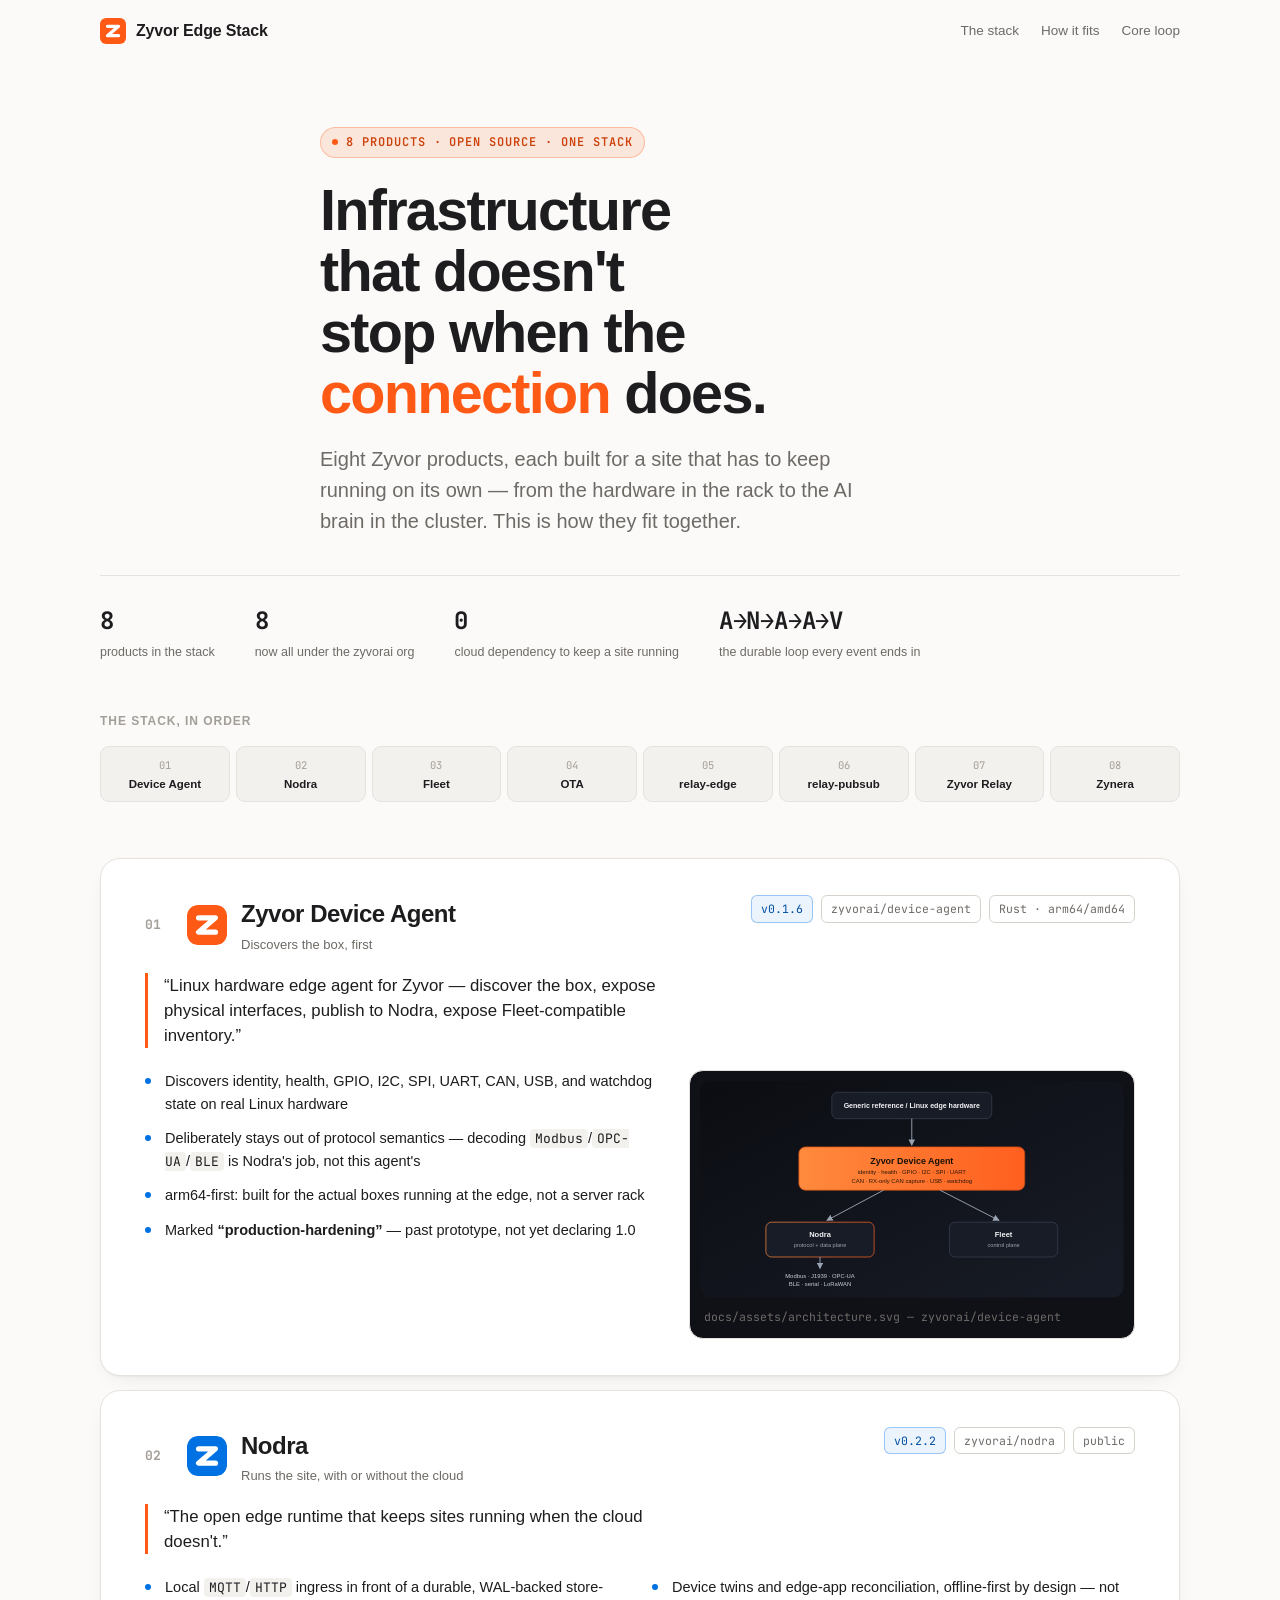
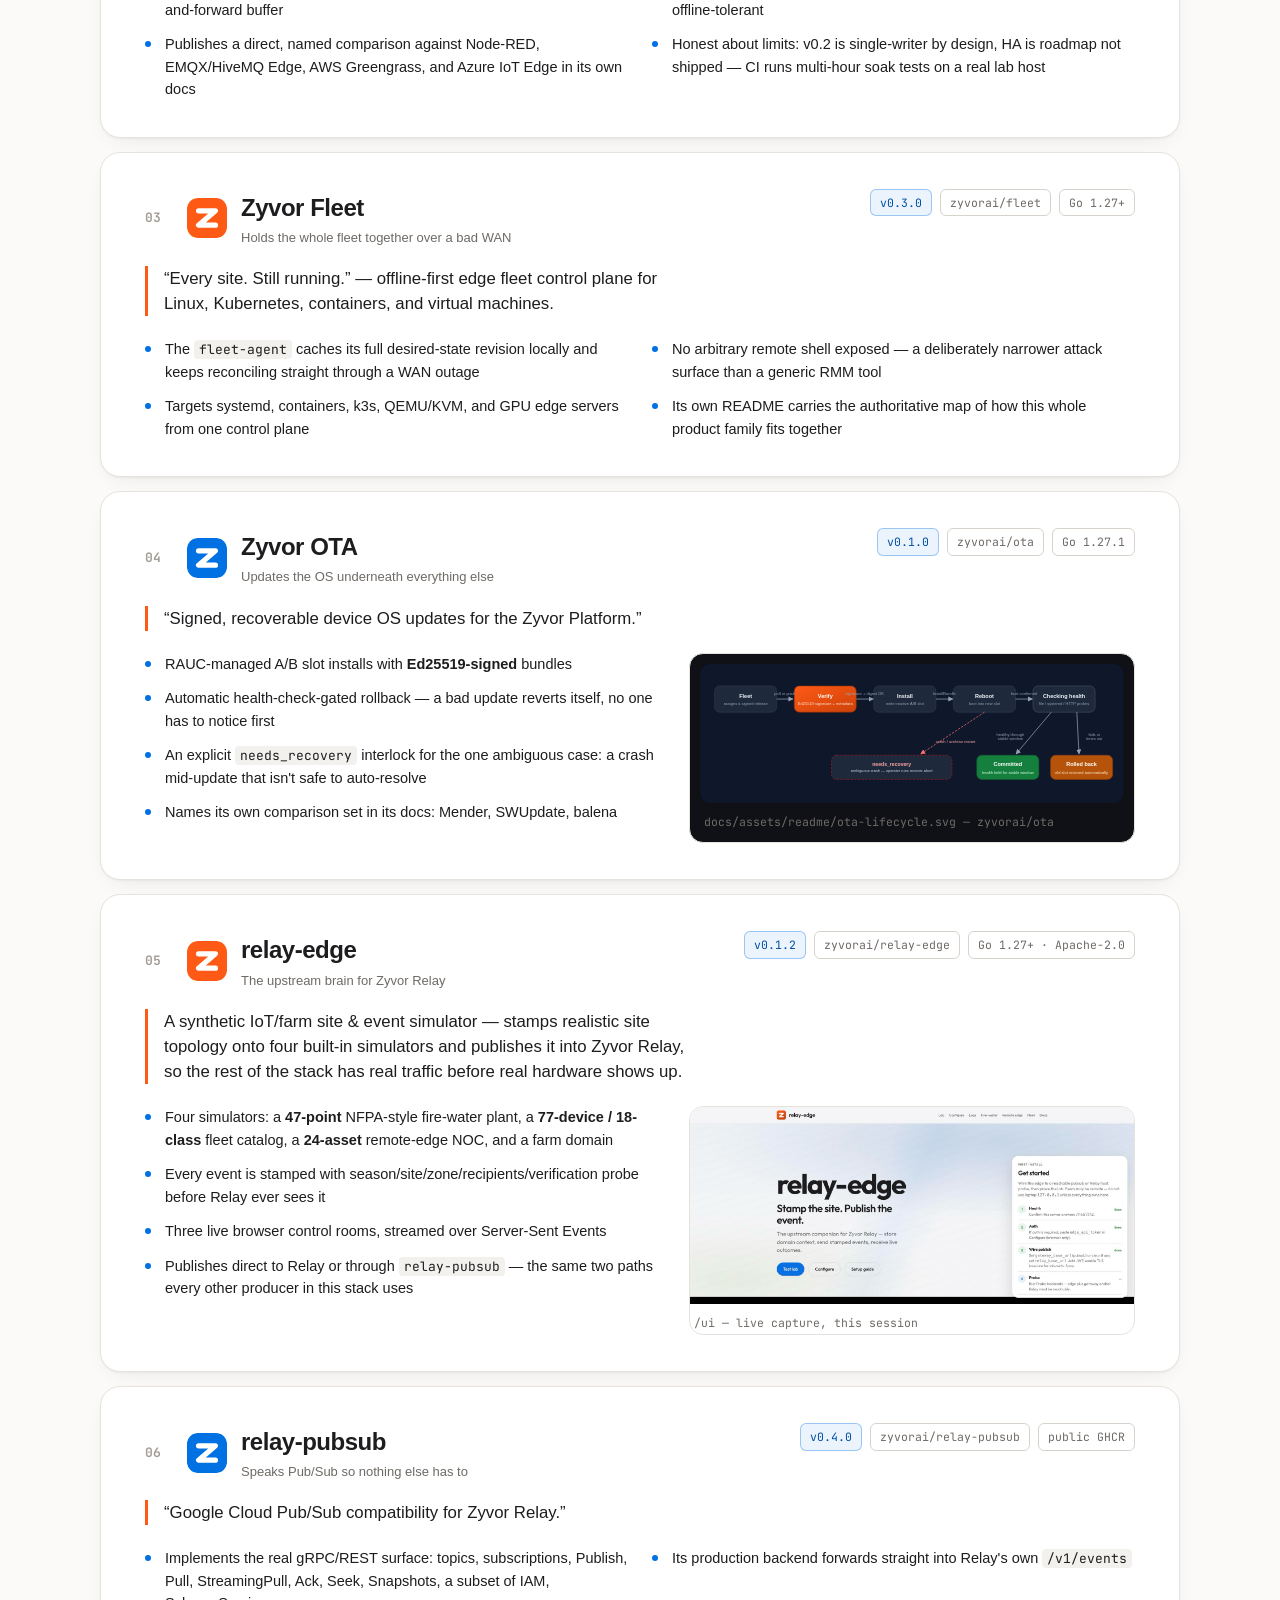
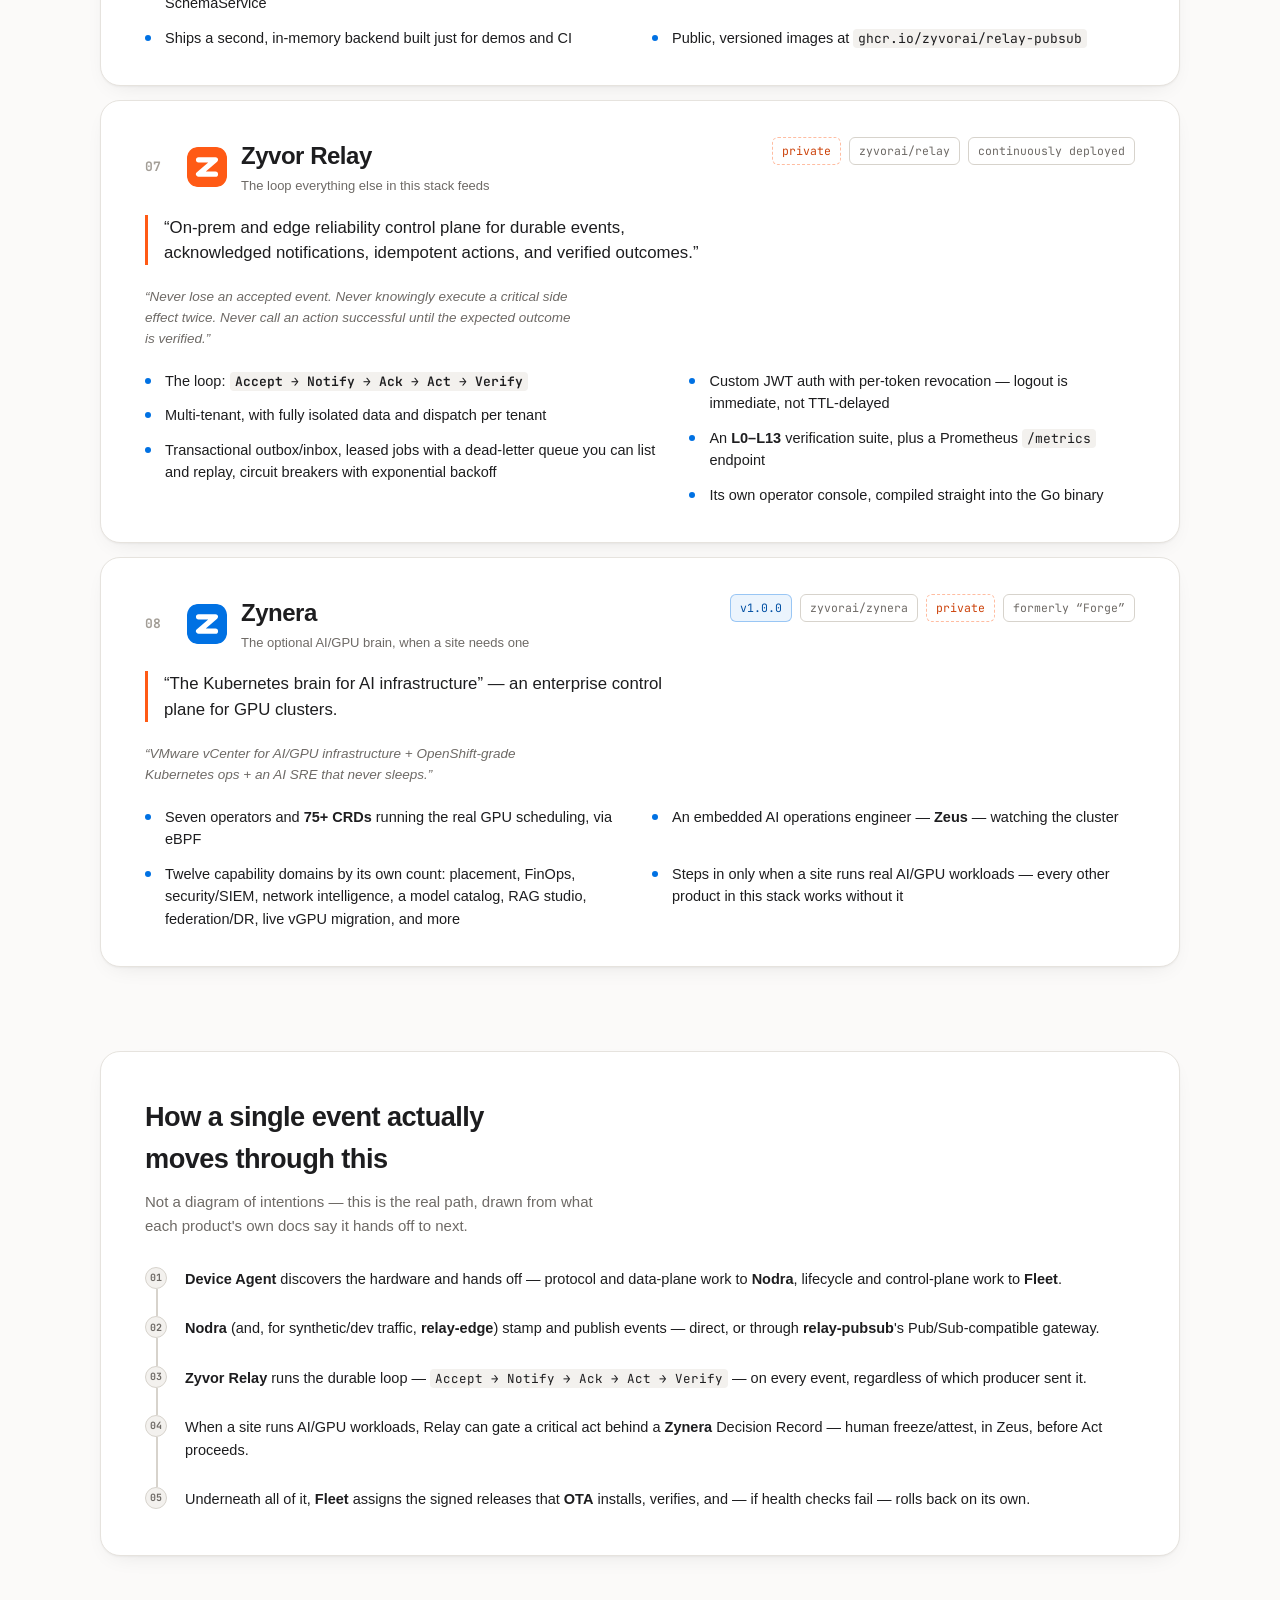
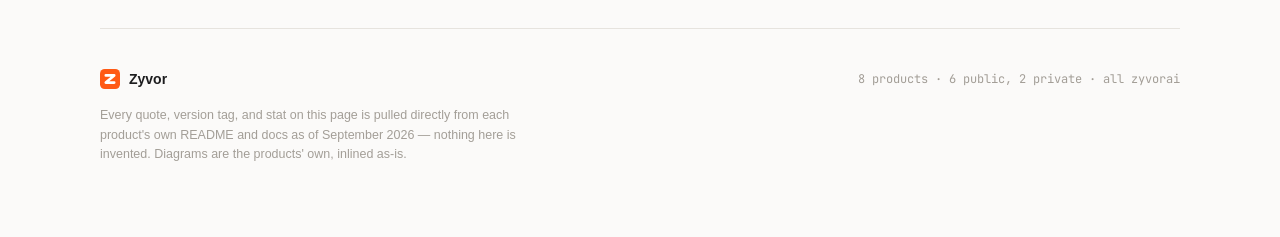
==== index.html @ b6a16e61 "Initial commit: the Zyvor Edge Stack landing page." ====
<!doctype html>
<html lang="en">
<head>
<meta charset="utf-8">
<meta name="viewport" content="width=device-width, initial-scale=1, viewport-fit=cover">
<title>The Zyvor Edge Stack</title>
<meta name="description" content="Eight open Zyvor edge products, one stack: Device Agent, Nodra, Fleet, OTA, relay-edge, relay-pubsub, Zyvor Relay, and Zynera. Real quotes, versions, and diagrams from each product's own docs.">
<meta property="og:title" content="The Zyvor Edge Stack">
<meta property="og:description" content="Infrastructure that doesn't stop when the connection does. Eight open Zyvor edge products, one stack.">
<meta property="og:type" content="website">
<meta property="og:url" content="https://zyvorai.github.io/edge-stack/">
<meta name="twitter:card" content="summary">
<meta name="twitter:title" content="The Zyvor Edge Stack">
<meta name="twitter:description" content="Eight open Zyvor edge products, one stack — from the hardware in the rack to the AI brain in the cluster.">
<link rel="icon" href="data:image/svg+xml,%3Csvg xmlns='http://www.w3.org/2000/svg' viewBox='0 0 64 64'%3E%3Crect width='64' height='64' rx='15' fill='%23ff5a15'/%3E%3Cpath d='M18.5,20.5 45.5,20.5 18.5,43.5 45.5,43.5' fill='none' stroke='%23fff' stroke-width='8.3' stroke-linecap='round' stroke-linejoin='round'/%3E%3C/svg%3E">
<meta name="color-scheme" content="light dark">
<link rel="preconnect" href="https://fonts.googleapis.com">
<link rel="preconnect" href="https://fonts.gstatic.com" crossorigin>
<link href="https://fonts.googleapis.com/css2?family=JetBrains+Mono:wght@400;500;600;700&display=swap" rel="stylesheet">
<style>
  :root{
    --bg:#fbfaf9; --surface:#ffffff; --surface-2:#f3f1ee; --surface-3:#ece9e4;
    --ink:#1d1d1f; --ink-mut:#6e6a66; --ink-faint:#a39e97;
    --line:#e6e3de; --line-strong:#d7d3cc;
    --blue:#0071e3; --blue-ink:#004fa3;
    --orange:#ff5a15; --orange-ink:#cc420a;
    --diagram-bg:#0f1117; --diagram-panel:#181c26; --diagram-line:#3a4152; --diagram-text:#f4f5f7; --diagram-mut:#9aa3b2;
    --good:#1f8a4c; --shadow: 0 1px 2px rgba(20,18,14,.04), 0 8px 24px -12px rgba(20,18,14,.12);
    --radius-lg:20px; --radius-md:14px; --radius-sm:9px;
  }
  @media (prefers-color-scheme: dark){
    :root:not([data-theme="light"]){
      --bg:#0b0c0f; --surface:#131519; --surface-2:#191c21; --surface-3:#20242b;
      --ink:#f2f1ee; --ink-mut:#9a978f; --ink-faint:#68655f;
      --line:#26292f; --line-strong:#32363d;
      --blue:#3b9dff; --blue-ink:#8cc4ff;
      --orange:#ff7a3d; --orange-ink:#ffb088;
      --shadow: 0 1px 2px rgba(0,0,0,.3), 0 8px 28px -12px rgba(0,0,0,.55);
    }
  }
  :root[data-theme="dark"]{
    --bg:#0b0c0f; --surface:#131519; --surface-2:#191c21; --surface-3:#20242b;
    --ink:#f2f1ee; --ink-mut:#9a978f; --ink-faint:#68655f;
    --line:#26292f; --line-strong:#32363d;
    --blue:#3b9dff; --blue-ink:#8cc4ff;
    --orange:#ff7a3d; --orange-ink:#ffb088;
    --shadow: 0 1px 2px rgba(0,0,0,.3), 0 8px 28px -12px rgba(0,0,0,.55);
  }

  *{box-sizing:border-box}
  html,body{margin:0}
  body{
    background:var(--bg); color:var(--ink);
    font-family:-apple-system,BlinkMacSystemFont,"SF Pro Text","Segoe UI",Helvetica,Arial,sans-serif;
    font-size:16px; line-height:1.55; -webkit-font-smoothing:antialiased;
    padding-inline:20px;
  }
  .mono{ font-family:"JetBrains Mono", ui-monospace, "SF Mono", Menlo, monospace; }
  img{max-width:100%}
  a{color:var(--blue)}
  [hidden]{display:none!important}
  h1,h2,h3{text-wrap:balance; margin:0}

  .wrap{max-width:1080px; margin-inline:auto}
  .wrap-narrow{max-width:760px; margin-inline:auto}

  /* ---------- top bar ---------- */
  .topbar{
    display:flex; align-items:center; justify-content:space-between; gap:16px;
    padding-block:18px; position:sticky; top:env(safe-area-inset-top,0px); z-index:20;
    background:color-mix(in srgb, var(--bg) 88%, transparent);
    backdrop-filter:blur(10px) saturate(140%); -webkit-backdrop-filter:blur(10px) saturate(140%);
    border-bottom:1px solid transparent;
  }
  .topbar.scrolled{border-bottom-color:var(--line)}
  .brand{display:flex; align-items:center; gap:10px; font-weight:700; letter-spacing:-.01em}
  .brand svg{width:26px; height:26px; flex:none}
  .topnav{display:flex; gap:22px; font-size:13.5px; color:var(--ink-mut)}
  .topnav a{color:inherit; text-decoration:none}
  .topnav a:hover{color:var(--ink)}
  @media (max-width:640px){ .topnav{display:none} }

  /* ---------- hero ---------- */
  .hero{padding-block:64px 40px}
  .eyebrow{
    display:inline-flex; align-items:center; gap:8px;
    font-family:"JetBrains Mono",monospace; font-size:12px; font-weight:600;
    letter-spacing:.08em; text-transform:uppercase; color:var(--orange-ink);
    background:color-mix(in srgb, var(--orange) 12%, transparent);
    border:1px solid color-mix(in srgb, var(--orange) 30%, transparent);
    padding:5px 11px; border-radius:100px; margin-bottom:22px;
  }
  .eyebrow .dot{width:6px;height:6px;border-radius:50%;background:var(--orange)}
  h1.headline{
    font-size:clamp(2.3rem, 5.2vw, 3.6rem); font-weight:800; letter-spacing:-.03em;
    line-height:1.06; max-width:15ch;
  }
  h1.headline em{font-style:normal; color:var(--orange)}
  .sub{
    margin-top:20px; font-size:clamp(1.05rem,1.8vw,1.25rem); color:var(--ink-mut);
    max-width:52ch; font-weight:400;
  }
  .hero-stats{
    display:flex; flex-wrap:wrap; gap:28px 40px; margin-top:38px;
    padding-top:26px; border-top:1px solid var(--line);
  }
  .stat b{
    display:block; font-family:"JetBrains Mono",monospace; font-size:1.5rem; font-weight:700;
    font-variant-numeric:tabular-nums; letter-spacing:-.01em;
  }
  .stat span{font-size:12.5px; color:var(--ink-mut)}

  /* ---------- stack map ---------- */
  .map{padding-block:8px 56px}
  .map-title{font-size:12px; font-weight:600; letter-spacing:.08em; text-transform:uppercase; color:var(--ink-faint); margin-bottom:16px}
  .map-row{
    display:grid; grid-template-columns:repeat(8,1fr); gap:6px;
  }
  .map-cell{
    background:var(--surface-2); border:1px solid var(--line); border-radius:var(--radius-sm);
    padding:10px 8px; text-align:center; text-decoration:none; color:inherit;
    transition:transform .15s ease, border-color .15s ease, background .15s ease;
  }
  .map-cell:hover{transform:translateY(-2px); border-color:var(--line-strong); background:var(--surface-3)}
  .map-cell .n{font-family:"JetBrains Mono",monospace; font-size:10.5px; color:var(--ink-faint); display:block; margin-bottom:4px}
  .map-cell .t{font-size:11.5px; font-weight:600; line-height:1.2; display:block}
  @media (max-width:760px){ .map-row{grid-template-columns:repeat(4,1fr)} }
  @media (max-width:420px){ .map-row{grid-template-columns:repeat(2,1fr)} }

  /* ---------- product sections ---------- */
  .stack{display:flex; flex-direction:column; gap:14px; padding-bottom:64px}
  .product{
    background:var(--surface); border:1px solid var(--line); border-radius:var(--radius-lg);
    box-shadow:var(--shadow); overflow:hidden; scroll-margin-top:80px;
  }
  .product-inner{padding:36px clamp(20px,4vw,44px)}
  .p-head{display:flex; align-items:flex-start; gap:16px; flex-wrap:wrap; justify-content:space-between; margin-bottom:18px}
  .p-id{display:flex; align-items:center; gap:14px; min-width:0}
  .p-num{
    font-family:"JetBrains Mono",monospace; font-weight:700; font-size:13px; color:var(--ink-faint);
    flex:none; width:28px;
  }
  .p-mark{width:40px; height:40px; border-radius:11px; flex:none}
  .p-name{font-size:1.5rem; font-weight:800; letter-spacing:-.02em}
  .p-role{font-size:13px; color:var(--ink-mut); margin-top:2px}
  .p-badges{display:flex; gap:8px; flex-wrap:wrap; align-items:center}
  .badge{
    font-family:"JetBrains Mono",monospace; font-size:11.5px; padding:4px 9px; border-radius:6px;
    border:1px solid var(--line-strong); color:var(--ink-mut); white-space:nowrap;
  }
  .badge.ver{color:var(--blue-ink); border-color:color-mix(in srgb, var(--blue) 35%, transparent); background:color-mix(in srgb, var(--blue) 8%, transparent)}
  .badge.pending{color:var(--orange-ink); border-color:color-mix(in srgb, var(--orange) 40%, transparent); border-style:dashed}

  .p-quote{
    font-size:1.05rem; font-weight:500; line-height:1.5; color:var(--ink);
    border-left:3px solid var(--orange); padding-left:16px; margin:18px 0 22px; max-width:60ch;
  }
  .p-hook{font-size:13.5px; color:var(--ink-mut); font-style:italic; margin-top:8px; max-width:58ch}

  .p-body{display:grid; grid-template-columns:1.15fr 1fr; gap:32px; align-items:start}
  @media (max-width:800px){ .p-body{grid-template-columns:1fr} }

  .p-list{list-style:none; margin:0; padding:0; display:flex; flex-direction:column; gap:12px}
  .p-list li{position:relative; padding-left:20px; font-size:14.5px; color:var(--ink)}
  .p-list li::before{
    content:""; position:absolute; left:0; top:8px; width:6px; height:6px; border-radius:50%;
    background:var(--blue);
  }
  .p-list li b{font-weight:600}
  .p-list li .mono{font-size:13px; background:var(--surface-2); padding:1px 5px; border-radius:4px}

  .p-visual{border-radius:var(--radius-md); overflow:hidden; border:1px solid var(--line)}
  .p-visual.diagram{background:var(--diagram-bg); padding:10px}
  .p-visual.diagram svg{display:block; width:100%; height:auto}
  .p-visual img{display:block; width:100%; height:auto}
  .p-visual .cap{
    font-size:11.5px; color:var(--ink-mut); padding:10px 4px 2px;
    font-family:"JetBrains Mono",monospace;
  }

  /* ---------- flow / synthesis ---------- */
  .flow{padding-block:20px 72px}
  .flow-card{
    background:var(--surface); border:1px solid var(--line); border-radius:var(--radius-lg);
    box-shadow:var(--shadow); padding:clamp(24px,4vw,44px);
  }
  .flow-title{font-size:1.7rem; font-weight:800; letter-spacing:-.02em; max-width:24ch}
  .flow-sub{color:var(--ink-mut); margin-top:10px; max-width:56ch; font-size:15px}
  .flow-steps{margin-top:30px; display:flex; flex-direction:column; gap:0}
  .flow-step{
    display:grid; grid-template-columns:24px 1fr; gap:16px; position:relative; padding-bottom:26px;
  }
  .flow-step:last-child{padding-bottom:0}
  .flow-step::before{
    content:""; position:absolute; left:11px; top:22px; bottom:0; width:1.5px; background:var(--line-strong);
  }
  .flow-step:last-child::before{display:none}
  .flow-dot{
    width:22px; height:22px; border-radius:50%; background:var(--surface-2); border:1.5px solid var(--line-strong);
    display:flex; align-items:center; justify-content:center; font-family:"JetBrains Mono",monospace;
    font-size:10px; font-weight:700; color:var(--ink-mut); flex:none;
  }
  .flow-text{font-size:14.5px; padding-top:1px}
  .flow-text b{font-weight:700}
  .flow-text .mono{font-size:12.5px; background:var(--surface-2); padding:1px 5px; border-radius:4px}

  /* ---------- footer ---------- */
  footer{padding-block:40px 60px; border-top:1px solid var(--line); padding-bottom:calc(60px + env(safe-area-inset-bottom,0px))}
  .foot-row{display:flex; justify-content:space-between; align-items:center; flex-wrap:wrap; gap:14px}
  .foot-brand{display:flex; align-items:center; gap:9px; font-weight:700; font-size:14px}
  .foot-brand svg{width:20px;height:20px}
  .foot-note{font-size:12.5px; color:var(--ink-faint); max-width:60ch; margin-top:16px}
</style>

</head>
<body>
<div class="wrap">
  <div class="topbar" id="topbar">
    <div class="brand">
      <svg viewBox="0 0 64 64" role="img" aria-label="Zyvor"><rect width="64" height="64" rx="15" fill="#ff5a15"/><path d="M18.5,20.5 45.5,20.5 18.5,43.5 45.5,43.5" fill="none" stroke="#fff" stroke-width="8.3" stroke-linecap="round" stroke-linejoin="round"/></svg>
      <span>Zyvor Edge Stack</span>
    </div>
    <nav class="topnav">
      <a href="#map">The stack</a>
      <a href="#flow">How it fits</a>
      <a href="#relay">Core loop</a>
    </nav>
  </div>
</div>

<section class="wrap hero">
  <div class="wrap-narrow" style="max-width:640px">
    <span class="eyebrow"><span class="dot"></span>8 products &middot; open source &middot; one stack</span>
    <h1 class="headline">Infrastructure that doesn't stop when the <em>connection</em> does.</h1>
    <p class="sub">Eight Zyvor products, each built for a site that has to keep running on its own — from the hardware in the rack to the AI brain in the cluster. This is how they fit together.</p>
  </div>
  <div class="hero-stats">
    <div class="stat"><b>8</b><span>products in the stack</span></div>
    <div class="stat"><b>8</b><span>now all under the zyvorai org</span></div>
    <div class="stat"><b>0</b><span>cloud dependency to keep a site running</span></div>
    <div class="stat"><b>A&rarr;N&rarr;A&rarr;A&rarr;V</b><span>the durable loop every event ends in</span></div>
  </div>
</section>

<section class="wrap map" id="map">
  <div class="map-title">The stack, in order</div>
  <div class="map-row">
    <a class="map-cell" href="#device-agent"><span class="n">01</span><span class="t">Device&nbsp;Agent</span></a>
    <a class="map-cell" href="#nodra"><span class="n">02</span><span class="t">Nodra</span></a>
    <a class="map-cell" href="#fleet"><span class="n">03</span><span class="t">Fleet</span></a>
    <a class="map-cell" href="#ota"><span class="n">04</span><span class="t">OTA</span></a>
    <a class="map-cell" href="#relay-edge"><span class="n">05</span><span class="t">relay-edge</span></a>
    <a class="map-cell" href="#relay-pubsub"><span class="n">06</span><span class="t">relay-pubsub</span></a>
    <a class="map-cell" href="#relay"><span class="n">07</span><span class="t">Zyvor Relay</span></a>
    <a class="map-cell" href="#zynera"><span class="n">08</span><span class="t">Zynera</span></a>
  </div>
</section>

<div class="wrap stack">

  <!-- 01 Device Agent -->
  <article class="product" id="device-agent">
    <div class="product-inner">
      <div class="p-head">
        <div class="p-id">
          <span class="p-num">01</span>
          <svg class="p-mark" viewBox="0 0 64 64" role="img" aria-label="Zyvor"><rect width="64" height="64" rx="15" fill="#ff5a15"/><path d="M18.5,20.5 45.5,20.5 18.5,43.5 45.5,43.5" fill="none" stroke="#fff" stroke-width="8.3" stroke-linecap="round" stroke-linejoin="round"/></svg>
          <div>
            <div class="p-name">Zyvor Device Agent</div>
            <div class="p-role">Discovers the box, first</div>
          </div>
        </div>
        <div class="p-badges">
          <span class="badge ver">v0.1.6</span>
          <span class="badge">zyvorai/device-agent</span>
          <span class="badge">Rust &middot; arm64/amd64</span>
        </div>
      </div>
      <p class="p-quote">&ldquo;Linux hardware edge agent for Zyvor &mdash; discover the box, expose physical interfaces, publish to Nodra, expose Fleet-compatible inventory.&rdquo;</p>
      <div class="p-body">
        <ul class="p-list">
          <li>Discovers identity, health, GPIO, I2C, SPI, UART, CAN, USB, and watchdog state on real Linux hardware</li>
          <li>Deliberately stays out of protocol semantics &mdash; decoding <span class="mono">Modbus</span>/<span class="mono">OPC-UA</span>/<span class="mono">BLE</span> is Nodra's job, not this agent's</li>
          <li>arm64-first: built for the actual boxes running at the edge, not a server rack</li>
          <li>Marked <b>&ldquo;production-hardening&rdquo;</b> &mdash; past prototype, not yet declaring 1.0</li>
        </ul>
        <div class="p-visual diagram">
          <svg viewBox="0 0 900 460" role="img" aria-label="Generic reference Linux edge hardware feeds Zyvor Device Agent, which discovers identity, health, GPIO, I2C, SPI, UART, CAN, read-only CAN capture, USB and watchdog state, then hands that off to Nodra for protocol and data-plane work and to Fleet for control-plane and lifecycle work.">
            <defs>
              <linearGradient id="arch-bg" x1="0%" y1="0%" x2="100%" y2="100%">
                <stop offset="0%" stop-color="#0b0d12"/><stop offset="55%" stop-color="#12151d"/><stop offset="100%" stop-color="#181c26"/>
              </linearGradient>
              <linearGradient id="arch-orange" x1="0%" y1="0%" x2="100%" y2="0%">
                <stop offset="0%" stop-color="#ff8a3d"/><stop offset="100%" stop-color="#ff5f1f"/>
              </linearGradient>
              <marker id="arch-arrow" viewBox="0 0 10 10" refX="8.5" refY="5" markerWidth="7" markerHeight="7" orient="auto-start-reverse">
                <path d="M0,0 L10,5 L0,10 z" fill="#9aa3b2"/>
              </marker>
            </defs>
            <rect width="900" height="460" rx="24" fill="url(#arch-bg)"/>
            <g font-family="'Segoe UI','Helvetica Neue',Arial,sans-serif">
              <rect x="280" y="24" width="340" height="56" rx="12" fill="#181c26" stroke="#3a4152" stroke-width="1.5"/>
              <text x="450" y="58" text-anchor="middle" font-size="15" font-weight="600" fill="#f4f5f7">Generic reference / Linux edge hardware</text>
              <rect x="210" y="140" width="480" height="92" rx="14" fill="url(#arch-orange)" stroke="#c94a10" stroke-width="1.5"/>
              <text x="450" y="176" text-anchor="middle" font-size="19" font-weight="700" fill="#181209">Zyvor Device Agent</text>
              <text x="450" y="198" text-anchor="middle" font-size="12.5" fill="#2a1608">identity &#183; health &#183; GPIO &#183; I2C &#183; SPI &#183; UART</text>
              <text x="450" y="216" text-anchor="middle" font-size="12.5" fill="#2a1608">CAN &#183; RX-only CAN capture &#183; USB &#183; watchdog</text>
              <rect x="140" y="300" width="230" height="74" rx="12" fill="#181c26" stroke="url(#arch-orange)" stroke-width="1.5"/>
              <text x="255" y="332" text-anchor="middle" font-size="16" font-weight="700" fill="#f4f5f7">Nodra</text>
              <text x="255" y="352" text-anchor="middle" font-size="12" fill="#9aa3b2">protocol + data plane</text>
              <rect x="530" y="300" width="230" height="74" rx="12" fill="#181c26" stroke="#3a4152" stroke-width="1.5"/>
              <text x="645" y="332" text-anchor="middle" font-size="16" font-weight="700" fill="#f4f5f7">Fleet</text>
              <text x="645" y="352" text-anchor="middle" font-size="12" fill="#9aa3b2">control plane</text>
              <text x="255" y="418" text-anchor="middle" font-size="12.5" fill="#c7cddb">Modbus &#183; J1939 &#183; OPC-UA</text>
              <text x="255" y="436" text-anchor="middle" font-size="12.5" fill="#c7cddb">BLE &#183; serial &#183; LoRaWAN</text>
            </g>
            <g stroke="#9aa3b2" stroke-width="2" fill="none">
              <line x1="450" y1="80" x2="450" y2="136" marker-end="url(#arch-arrow)"/>
              <line x1="390" y1="232" x2="270" y2="296" marker-end="url(#arch-arrow)"/>
              <line x1="510" y1="232" x2="635" y2="296" marker-end="url(#arch-arrow)"/>
              <line x1="255" y1="374" x2="255" y2="398" marker-end="url(#arch-arrow)"/>
            </g>
          </svg>
          <div class="cap">docs/assets/architecture.svg &mdash; zyvorai/device-agent</div>
        </div>
      </div>
    </div>
  </article>

  <!-- 02 Nodra -->
  <article class="product" id="nodra">
    <div class="product-inner">
      <div class="p-head">
        <div class="p-id">
          <span class="p-num">02</span>
          <svg class="p-mark" viewBox="0 0 64 64" role="img" aria-label="Zyvor"><rect width="64" height="64" rx="15" fill="#0071e3"/><path d="M18.5,20.5 45.5,20.5 18.5,43.5 45.5,43.5" fill="none" stroke="#fff" stroke-width="8.3" stroke-linecap="round" stroke-linejoin="round"/></svg>
          <div>
            <div class="p-name">Nodra</div>
            <div class="p-role">Runs the site, with or without the cloud</div>
          </div>
        </div>
        <div class="p-badges">
          <span class="badge ver">v0.2.2</span>
          <span class="badge">zyvorai/nodra</span>
          <span class="badge">public</span>
        </div>
      </div>
      <p class="p-quote">&ldquo;The open edge runtime that keeps sites running when the cloud doesn't.&rdquo;</p>
      <div class="p-body" style="grid-template-columns:1fr">
        <ul class="p-list" style="display:grid; grid-template-columns:1fr 1fr; gap:12px 24px">
          <li>Local <span class="mono">MQTT</span>/<span class="mono">HTTP</span> ingress in front of a durable, WAL-backed store-and-forward buffer</li>
          <li>Device twins and edge-app reconciliation, offline-first by design &mdash; not offline-tolerant</li>
          <li>Publishes a direct, named comparison against Node-RED, EMQX/HiveMQ Edge, AWS Greengrass, and Azure IoT Edge in its own docs</li>
          <li>Honest about limits: v0.2 is single-writer by design, HA is roadmap not shipped &mdash; CI runs multi-hour soak tests on a real lab host</li>
        </ul>
      </div>
    </div>
  </article>

  <!-- 03 Fleet -->
  <article class="product" id="fleet">
    <div class="product-inner">
      <div class="p-head">
        <div class="p-id">
          <span class="p-num">03</span>
          <svg class="p-mark" viewBox="0 0 64 64" role="img" aria-label="Zyvor"><rect width="64" height="64" rx="15" fill="#ff5a15"/><path d="M18.5,20.5 45.5,20.5 18.5,43.5 45.5,43.5" fill="none" stroke="#fff" stroke-width="8.3" stroke-linecap="round" stroke-linejoin="round"/></svg>
          <div>
            <div class="p-name">Zyvor Fleet</div>
            <div class="p-role">Holds the whole fleet together over a bad WAN</div>
          </div>
        </div>
        <div class="p-badges">
          <span class="badge ver">v0.3.0</span>
          <span class="badge">zyvorai/fleet</span>
          <span class="badge">Go 1.27+</span>
        </div>
      </div>
      <p class="p-quote">&ldquo;Every site. Still running.&rdquo; &mdash; offline-first edge fleet control plane for Linux, Kubernetes, containers, and virtual machines.</p>
      <div class="p-body" style="grid-template-columns:1fr">
        <ul class="p-list" style="display:grid; grid-template-columns:1fr 1fr; gap:12px 24px">
          <li>The <span class="mono">fleet-agent</span> caches its full desired-state revision locally and keeps reconciling straight through a WAN outage</li>
          <li>No arbitrary remote shell exposed &mdash; a deliberately narrower attack surface than a generic RMM tool</li>
          <li>Targets systemd, containers, k3s, QEMU/KVM, and GPU edge servers from one control plane</li>
          <li>Its own README carries the authoritative map of how this whole product family fits together</li>
        </ul>
      </div>
    </div>
  </article>

  <!-- 04 OTA -->
  <article class="product" id="ota">
    <div class="product-inner">
      <div class="p-head">
        <div class="p-id">
          <span class="p-num">04</span>
          <svg class="p-mark" viewBox="0 0 64 64" role="img" aria-label="Zyvor"><rect width="64" height="64" rx="15" fill="#0071e3"/><path d="M18.5,20.5 45.5,20.5 18.5,43.5 45.5,43.5" fill="none" stroke="#fff" stroke-width="8.3" stroke-linecap="round" stroke-linejoin="round"/></svg>
          <div>
            <div class="p-name">Zyvor OTA</div>
            <div class="p-role">Updates the OS underneath everything else</div>
          </div>
        </div>
        <div class="p-badges">
          <span class="badge ver">v0.1.0</span>
          <span class="badge">zyvorai/ota</span>
          <span class="badge">Go 1.27.1</span>
        </div>
      </div>
      <p class="p-quote">&ldquo;Signed, recoverable device OS updates for the Zyvor Platform.&rdquo;</p>
      <div class="p-body">
        <ul class="p-list">
          <li>RAUC-managed A/B slot installs with <b>Ed25519-signed</b> bundles</li>
          <li>Automatic health-check-gated rollback &mdash; a bad update reverts itself, no one has to notice first</li>
          <li>An explicit <span class="mono">needs_recovery</span> interlock for the one ambiguous case: a crash mid-update that isn't safe to auto-resolve</li>
          <li>Names its own comparison set in its docs: Mender, SWUpdate, balena</li>
        </ul>
        <div class="p-visual diagram">
          <svg viewBox="0 0 1160 380" role="img" aria-label="Fleet assigns a signed release; the agent verifies it, installs to the inactive A/B slot, reboots, checks health, then either commits or rolls back automatically. A crash at an ambiguous point instead leaves the job needing operator recovery.">
            <defs>
              <linearGradient id="ota-accent" x1="0" y1="0" x2="1" y2="1"><stop offset="0" stop-color="#ff5a15"/><stop offset="1" stop-color="#cc420a"/></linearGradient>
              <marker id="ota-arrow" viewBox="0 0 10 10" refX="8.5" refY="5" markerWidth="7" markerHeight="7" orient="auto-start-reverse"><path d="M0,0 L10,5 L0,10 z" fill="#94a3b8"/></marker>
              <marker id="ota-arrow-warn" viewBox="0 0 10 10" refX="8.5" refY="5" markerWidth="7" markerHeight="7" orient="auto-start-reverse"><path d="M0,0 L10,5 L0,10 z" fill="#f87171"/></marker>
            </defs>
            <rect x="0" y="0" width="1160" height="380" rx="28" fill="#0f172a"/>
            <g font-family="-apple-system,Segoe UI,Helvetica,Arial,sans-serif">
              <g><rect x="40" y="60" width="170" height="72" rx="14" fill="#1e293b" stroke="#334155" stroke-width="1.5"/><text x="125" y="92" text-anchor="middle" font-size="15" font-weight="600" fill="#f1f5f9">Fleet</text><text x="125" y="112" text-anchor="middle" font-size="11" fill="#94a3b8">assigns a signed release</text></g>
              <g><rect x="258" y="60" width="170" height="72" rx="14" fill="url(#ota-accent)" stroke="#7c2d0a" stroke-width="1.5"/><text x="343" y="92" text-anchor="middle" font-size="15" font-weight="600" fill="#ffffff">Verify</text><text x="343" y="112" text-anchor="middle" font-size="11" fill="#ffe4d6">Ed25519 signature + metadata</text></g>
              <g><rect x="476" y="60" width="170" height="72" rx="14" fill="#1e293b" stroke="#334155" stroke-width="1.5"/><text x="561" y="92" text-anchor="middle" font-size="15" font-weight="600" fill="#f1f5f9">Install</text><text x="561" y="112" text-anchor="middle" font-size="11" fill="#94a3b8">write inactive A/B slot</text></g>
              <g><rect x="694" y="60" width="170" height="72" rx="14" fill="#1e293b" stroke="#334155" stroke-width="1.5"/><text x="779" y="92" text-anchor="middle" font-size="15" font-weight="600" fill="#f1f5f9">Reboot</text><text x="779" y="112" text-anchor="middle" font-size="11" fill="#94a3b8">boot into new slot</text></g>
              <g><rect x="912" y="60" width="170" height="72" rx="14" fill="#1e293b" stroke="#475569" stroke-width="1.5"/><text x="997" y="92" text-anchor="middle" font-size="15" font-weight="600" fill="#f1f5f9">Checking health</text><text x="997" y="112" text-anchor="middle" font-size="11" fill="#94a3b8">file / systemd / HTTP probes</text></g>
              <g><rect x="758" y="250" width="170" height="66" rx="14" fill="#15803d" stroke="#166534" stroke-width="1.5"/><text x="843" y="280" text-anchor="middle" font-size="15" font-weight="600" fill="#ffffff">Committed</text><text x="843" y="300" text-anchor="middle" font-size="11" fill="#dcfce7">health held for stable window</text></g>
              <g><rect x="960" y="250" width="170" height="66" rx="14" fill="#b45309" stroke="#92400e" stroke-width="1.5"/><text x="1045" y="280" text-anchor="middle" font-size="15" font-weight="600" fill="#ffffff">Rolled back</text><text x="1045" y="300" text-anchor="middle" font-size="11" fill="#ffedd5">old slot restored automatically</text></g>
              <g><rect x="360" y="250" width="330" height="66" rx="14" fill="#1e293b" stroke="#b91c1c" stroke-width="1.5" stroke-dasharray="6,4"/><text x="525" y="278" text-anchor="middle" font-size="14" font-weight="600" fill="#fca5a5">needs_recovery</text><text x="525" y="296" text-anchor="middle" font-size="10.5" fill="#cbd5e1">ambiguous crash &mdash; operator runs recover-abort</text></g>
            </g>
            <g font-family="-apple-system,Segoe UI,Helvetica,Arial,sans-serif" font-size="11" fill="#94a3b8">
              <line x1="210" y1="96" x2="254" y2="96" stroke="#94a3b8" stroke-width="2" marker-end="url(#ota-arrow)"/><text x="232" y="84" text-anchor="middle">poll or push</text>
              <line x1="428" y1="96" x2="474" y2="96" stroke="#94a3b8" stroke-width="2" marker-end="url(#ota-arrow)"/><text x="451" y="84" text-anchor="middle">signature + digest OK</text>
              <line x1="646" y1="96" x2="692" y2="96" stroke="#94a3b8" stroke-width="2" marker-end="url(#ota-arrow)"/><text x="669" y="84" text-anchor="middle">InstallBundle</text>
              <line x1="864" y1="96" x2="910" y2="96" stroke="#94a3b8" stroke-width="2" marker-end="url(#ota-arrow)"/><text x="887" y="84" text-anchor="middle">boot confirmed</text>
              <line x1="962" y1="132" x2="866" y2="246" stroke="#94a3b8" stroke-width="2" marker-end="url(#ota-arrow)"/><text x="850" y="196" text-anchor="middle">healthy through<tspan x="850" dy="12">stable window</tspan></text>
              <line x1="1032" y1="132" x2="1038" y2="246" stroke="#94a3b8" stroke-width="2" marker-end="url(#ota-arrow)"/><text x="1080" y="196" text-anchor="middle">fails or<tspan x="1080" dy="12">times out</tspan></text>
              <line x1="779" y1="132" x2="605" y2="246" stroke="#f87171" stroke-width="2" stroke-dasharray="6,4" marker-end="url(#ota-arrow-warn)"/><text x="700" y="215" text-anchor="middle" fill="#fca5a5">crash / unclean restart</text>
            </g>
          </svg>
          <div class="cap">docs/assets/readme/ota-lifecycle.svg &mdash; zyvorai/ota</div>
        </div>
      </div>
    </div>
  </article>

  <!-- 05 relay-edge -->
  <article class="product" id="relay-edge">
    <div class="product-inner">
      <div class="p-head">
        <div class="p-id">
          <span class="p-num">05</span>
          <svg class="p-mark" viewBox="0 0 64 64" role="img" aria-label="Zyvor"><rect width="64" height="64" rx="15" fill="#ff5a15"/><path d="M18.5,20.5 45.5,20.5 18.5,43.5 45.5,43.5" fill="none" stroke="#fff" stroke-width="8.3" stroke-linecap="round" stroke-linejoin="round"/></svg>
          <div>
            <div class="p-name">relay-edge</div>
            <div class="p-role">The upstream brain for Zyvor Relay</div>
          </div>
        </div>
        <div class="p-badges">
          <span class="badge ver">v0.1.2</span>
          <span class="badge">zyvorai/relay-edge</span>
          <span class="badge">Go 1.27+ &middot; Apache-2.0</span>
        </div>
      </div>
      <p class="p-quote">A synthetic IoT/farm site &amp; event simulator &mdash; stamps realistic site topology onto four built-in simulators and publishes it into Zyvor Relay, so the rest of the stack has real traffic before real hardware shows up.</p>
      <div class="p-body">
        <ul class="p-list">
          <li>Four simulators: a <b>47-point</b> NFPA-style fire-water plant, a <b>77-device / 18-class</b> fleet catalog, a <b>24-asset</b> remote-edge NOC, and a farm domain</li>
          <li>Every event is stamped with season/site/zone/recipients/verification probe before Relay ever sees it</li>
          <li>Three live browser control rooms, streamed over Server-Sent Events</li>
          <li>Publishes direct to Relay or through <span class="mono">relay-pubsub</span> &mdash; the same two paths every other producer in this stack uses</li>
        </ul>
        <div class="p-visual">
          <img id="relay-edge-shot" alt="relay-edge home control room, showing the setup checklist and live status" src="[data-uri]">
          <div class="cap">/ui &mdash; live capture, this session</div>
        </div>
      </div>
    </div>
  </article>

  <!-- 06 relay-pubsub -->
  <article class="product" id="relay-pubsub">
    <div class="product-inner">
      <div class="p-head">
        <div class="p-id">
          <span class="p-num">06</span>
          <svg class="p-mark" viewBox="0 0 64 64" role="img" aria-label="Zyvor"><rect width="64" height="64" rx="15" fill="#0071e3"/><path d="M18.5,20.5 45.5,20.5 18.5,43.5 45.5,43.5" fill="none" stroke="#fff" stroke-width="8.3" stroke-linecap="round" stroke-linejoin="round"/></svg>
          <div>
            <div class="p-name">relay-pubsub</div>
            <div class="p-role">Speaks Pub/Sub so nothing else has to</div>
          </div>
        </div>
        <div class="p-badges">
          <span class="badge ver">v0.4.0</span>
          <span class="badge">zyvorai/relay-pubsub</span>
          <span class="badge">public GHCR</span>
        </div>
      </div>
      <p class="p-quote">&ldquo;Google Cloud Pub/Sub compatibility for Zyvor Relay.&rdquo;</p>
      <div class="p-body" style="grid-template-columns:1fr">
        <ul class="p-list" style="display:grid; grid-template-columns:1fr 1fr; gap:12px 24px">
          <li>Implements the real gRPC/REST surface: topics, subscriptions, Publish, Pull, StreamingPull, Ack, Seek, Snapshots, a subset of IAM, SchemaService</li>
          <li>Its production backend forwards straight into Relay's own <span class="mono">/v1/events</span></li>
          <li>Ships a second, in-memory backend built just for demos and CI</li>
          <li>Public, versioned images at <span class="mono">ghcr.io/zyvorai/relay-pubsub</span></li>
        </ul>
      </div>
    </div>
  </article>

  <!-- 07 Zyvor Relay -->
  <article class="product" id="relay">
    <div class="product-inner">
      <div class="p-head">
        <div class="p-id">
          <span class="p-num">07</span>
          <svg class="p-mark" viewBox="0 0 64 64" role="img" aria-label="Zyvor"><rect width="64" height="64" rx="15" fill="#ff5a15"/><path d="M18.5,20.5 45.5,20.5 18.5,43.5 45.5,43.5" fill="none" stroke="#fff" stroke-width="8.3" stroke-linecap="round" stroke-linejoin="round"/></svg>
          <div>
            <div class="p-name">Zyvor Relay</div>
            <div class="p-role">The loop everything else in this stack feeds</div>
          </div>
        </div>
        <div class="p-badges">
          <span class="badge pending">private</span>
          <span class="badge">zyvorai/relay</span>
          <span class="badge">continuously deployed</span>
        </div>
      </div>
      <p class="p-quote">&ldquo;On-prem and edge reliability control plane for durable events, acknowledged notifications, idempotent actions, and verified outcomes.&rdquo;</p>
      <p class="p-hook">&ldquo;Never lose an accepted event. Never knowingly execute a critical side effect twice. Never call an action successful until the expected outcome is verified.&rdquo;</p>
      <div class="p-body" style="margin-top:20px">
        <ul class="p-list">
          <li>The loop: <b class="mono">Accept &rarr; Notify &rarr; Ack &rarr; Act &rarr; Verify</b></li>
          <li>Multi-tenant, with fully isolated data and dispatch per tenant</li>
          <li>Transactional outbox/inbox, leased jobs with a dead-letter queue you can list and replay, circuit breakers with exponential backoff</li>
        </ul>
        <ul class="p-list">
          <li>Custom JWT auth with per-token revocation &mdash; logout is immediate, not TTL-delayed</li>
          <li>An <b>L0&ndash;L13</b> verification suite, plus a Prometheus <span class="mono">/metrics</span> endpoint</li>
          <li>Its own operator console, compiled straight into the Go binary</li>
        </ul>
      </div>
    </div>
  </article>

  <!-- 08 Zynera -->
  <article class="product" id="zynera">
    <div class="product-inner">
      <div class="p-head">
        <div class="p-id">
          <span class="p-num">08</span>
          <svg class="p-mark" viewBox="0 0 64 64" role="img" aria-label="Zyvor"><rect width="64" height="64" rx="15" fill="#0071e3"/><path d="M18.5,20.5 45.5,20.5 18.5,43.5 45.5,43.5" fill="none" stroke="#fff" stroke-width="8.3" stroke-linecap="round" stroke-linejoin="round"/></svg>
          <div>
            <div class="p-name">Zynera</div>
            <div class="p-role">The optional AI/GPU brain, when a site needs one</div>
          </div>
        </div>
        <div class="p-badges">
          <span class="badge ver">v1.0.0</span>
          <span class="badge">zyvorai/zynera</span>
          <span class="badge pending">private</span>
          <span class="badge">formerly &ldquo;Forge&rdquo;</span>
        </div>
      </div>
      <p class="p-quote">&ldquo;The Kubernetes brain for AI infrastructure&rdquo; &mdash; an enterprise control plane for GPU clusters.</p>
      <p class="p-hook">&ldquo;VMware vCenter for AI/GPU infrastructure + OpenShift-grade Kubernetes ops + an AI SRE that never sleeps.&rdquo;</p>
      <div class="p-body" style="margin-top:20px; grid-template-columns:1fr">
        <ul class="p-list" style="display:grid; grid-template-columns:1fr 1fr; gap:12px 24px">
          <li>Seven operators and <b>75+ CRDs</b> running the real GPU scheduling, via eBPF</li>
          <li>An embedded AI operations engineer &mdash; <b>Zeus</b> &mdash; watching the cluster</li>
          <li>Twelve capability domains by its own count: placement, FinOps, security/SIEM, network intelligence, a model catalog, RAG studio, federation/DR, live vGPU migration, and more</li>
          <li>Steps in only when a site runs real AI/GPU workloads &mdash; every other product in this stack works without it</li>
        </ul>
      </div>
    </div>
  </article>

</div>

<section class="wrap flow" id="flow">
  <div class="flow-card">
    <div class="flow-title">How a single event actually moves through this</div>
    <p class="flow-sub">Not a diagram of intentions &mdash; this is the real path, drawn from what each product's own docs say it hands off to next.</p>
    <div class="flow-steps">
      <div class="flow-step">
        <div class="flow-dot">01</div>
        <div class="flow-text"><b>Device Agent</b> discovers the hardware and hands off &mdash; protocol and data-plane work to <b>Nodra</b>, lifecycle and control-plane work to <b>Fleet</b>.</div>
      </div>
      <div class="flow-step">
        <div class="flow-dot">02</div>
        <div class="flow-text"><b>Nodra</b> (and, for synthetic/dev traffic, <b>relay-edge</b>) stamp and publish events &mdash; direct, or through <b>relay-pubsub</b>'s Pub/Sub-compatible gateway.</div>
      </div>
      <div class="flow-step">
        <div class="flow-dot">03</div>
        <div class="flow-text"><b>Zyvor Relay</b> runs the durable loop &mdash; <span class="mono">Accept &rarr; Notify &rarr; Ack &rarr; Act &rarr; Verify</span> &mdash; on every event, regardless of which producer sent it.</div>
      </div>
      <div class="flow-step">
        <div class="flow-dot">04</div>
        <div class="flow-text">When a site runs AI/GPU workloads, Relay can gate a critical act behind a <b>Zynera</b> Decision Record &mdash; human freeze/attest, in Zeus, before Act proceeds.</div>
      </div>
      <div class="flow-step">
        <div class="flow-dot">05</div>
        <div class="flow-text">Underneath all of it, <b>Fleet</b> assigns the signed releases that <b>OTA</b> installs, verifies, and &mdash; if health checks fail &mdash; rolls back on its own.</div>
      </div>
    </div>
  </div>
</section>

<footer class="wrap">
  <div class="foot-row">
    <div class="foot-brand">
      <svg viewBox="0 0 64 64" role="img" aria-label="Zyvor"><rect width="64" height="64" rx="15" fill="#ff5a15"/><path d="M18.5,20.5 45.5,20.5 18.5,43.5 45.5,43.5" fill="none" stroke="#fff" stroke-width="8.3" stroke-linecap="round" stroke-linejoin="round"/></svg>
      <span>Zyvor</span>
    </div>
    <span class="mono" style="font-size:12px; color:var(--ink-faint)">8 products &middot; 6 public, 2 private &middot; all zyvorai</span>
  </div>
  <p class="foot-note">Every quote, version tag, and stat on this page is pulled directly from each product's own README and docs as of September 2026 &mdash; nothing here is invented. Diagrams are the products' own, inlined as-is.</p>
</footer>

<script>
  (function(){
    var bar = document.getElementById('topbar');
    var onScroll = function(){
      if (window.scrollY > 8) bar.classList.add('scrolled');
      else bar.classList.remove('scrolled');
    };
    window.addEventListener('scroll', onScroll, {passive:true});
    onScroll();
  })();
</script>

</body>
</html>
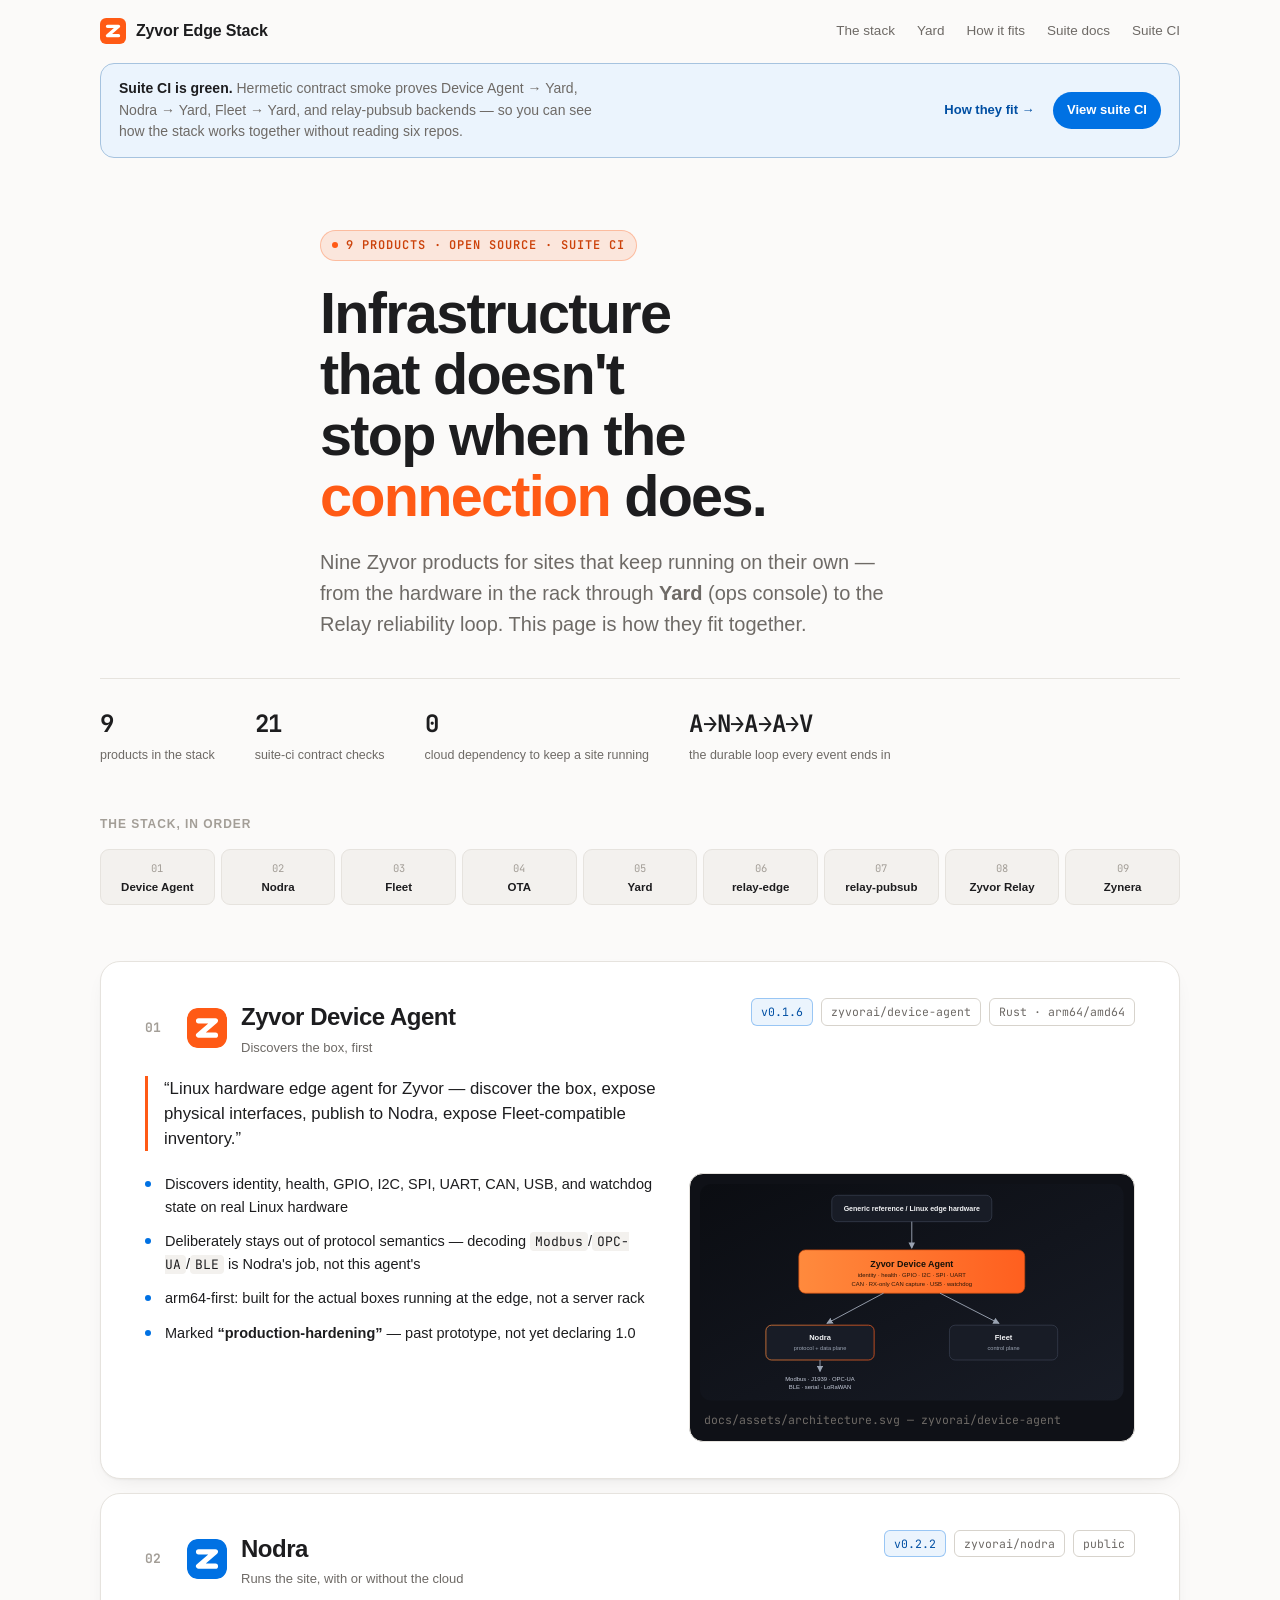
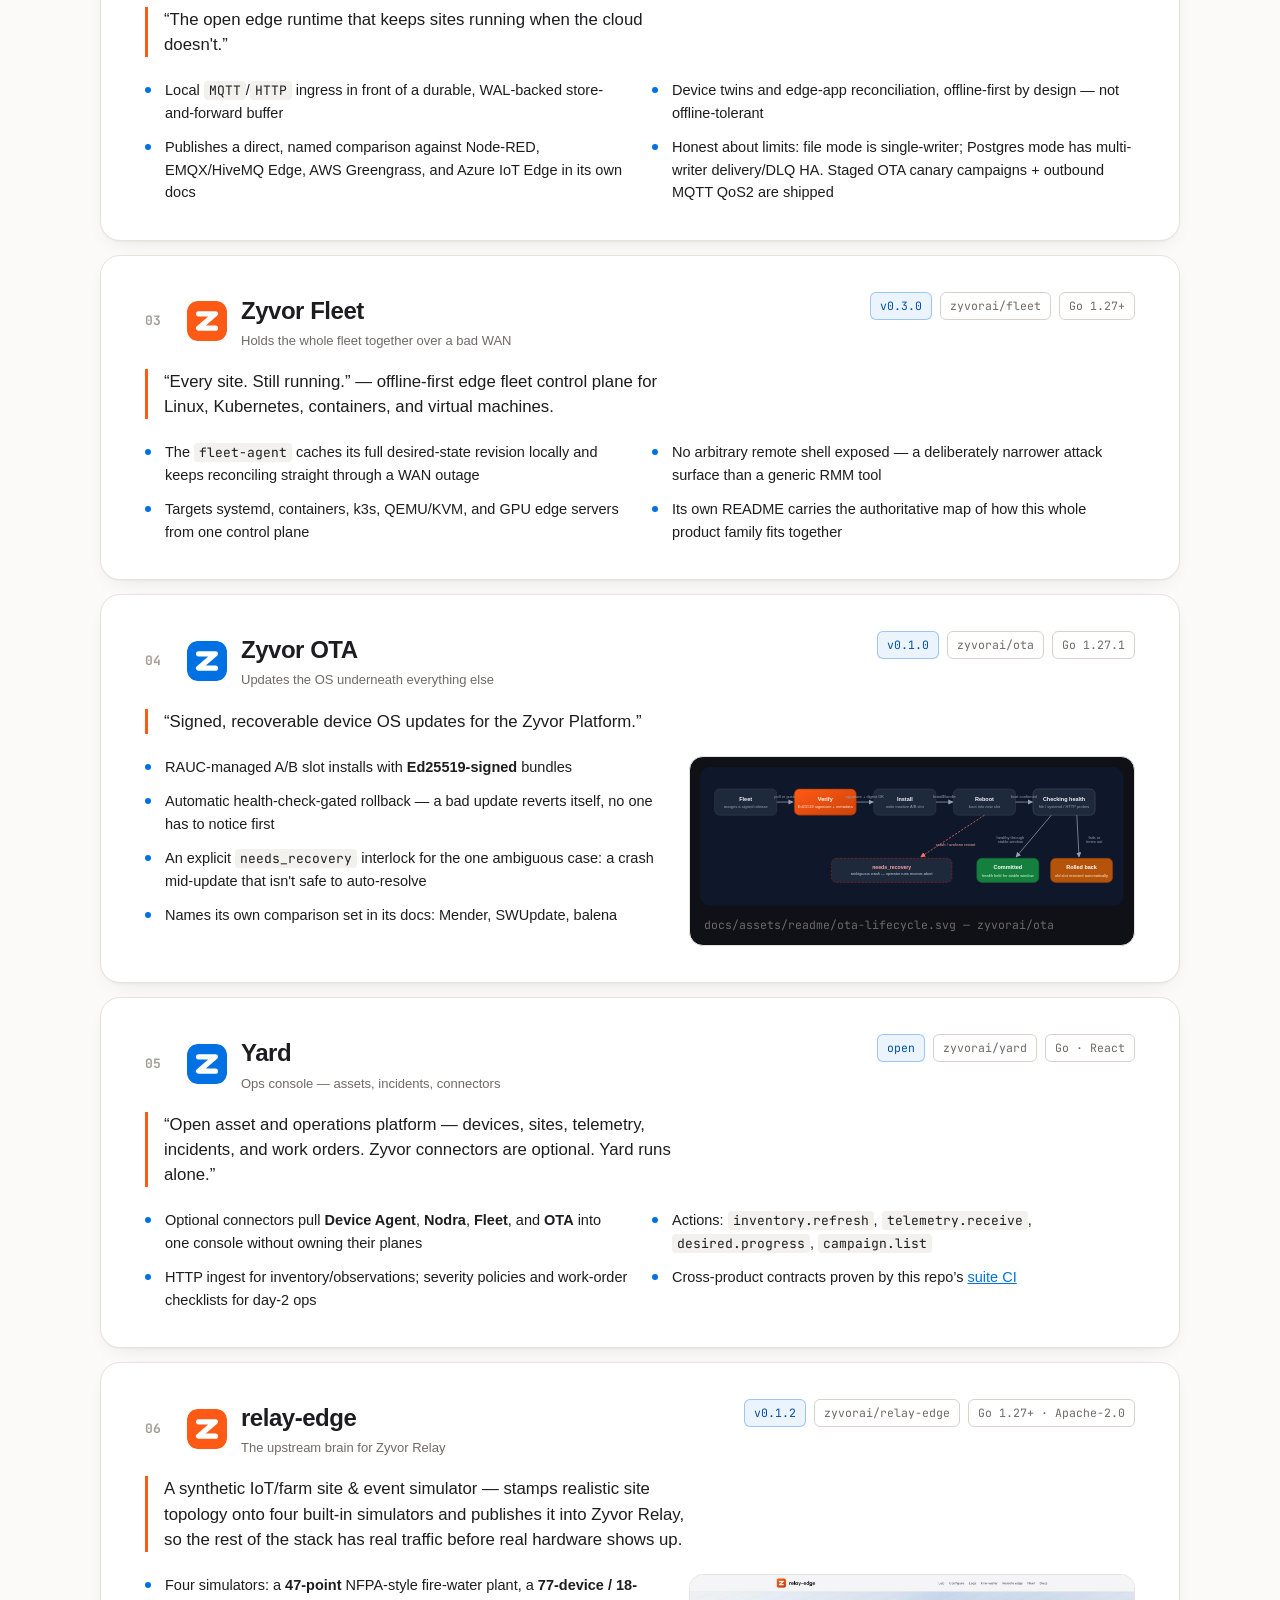
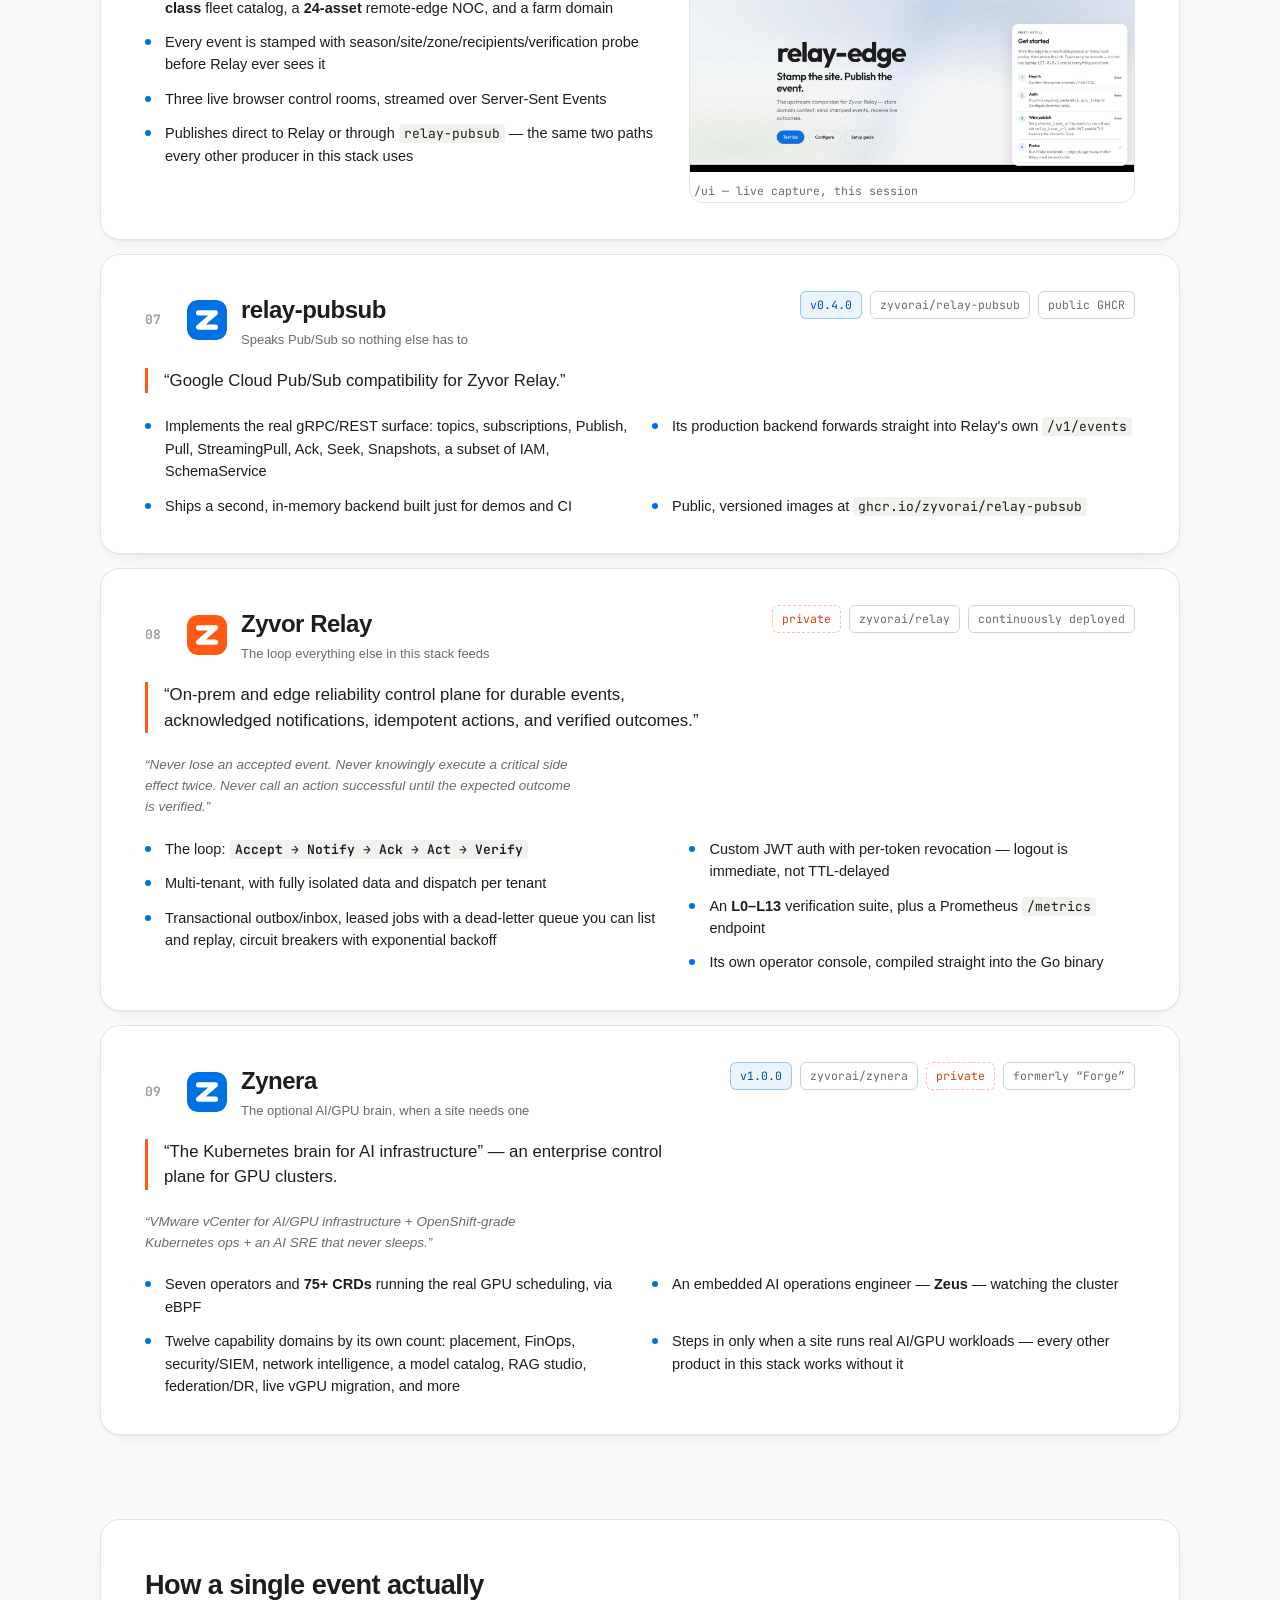
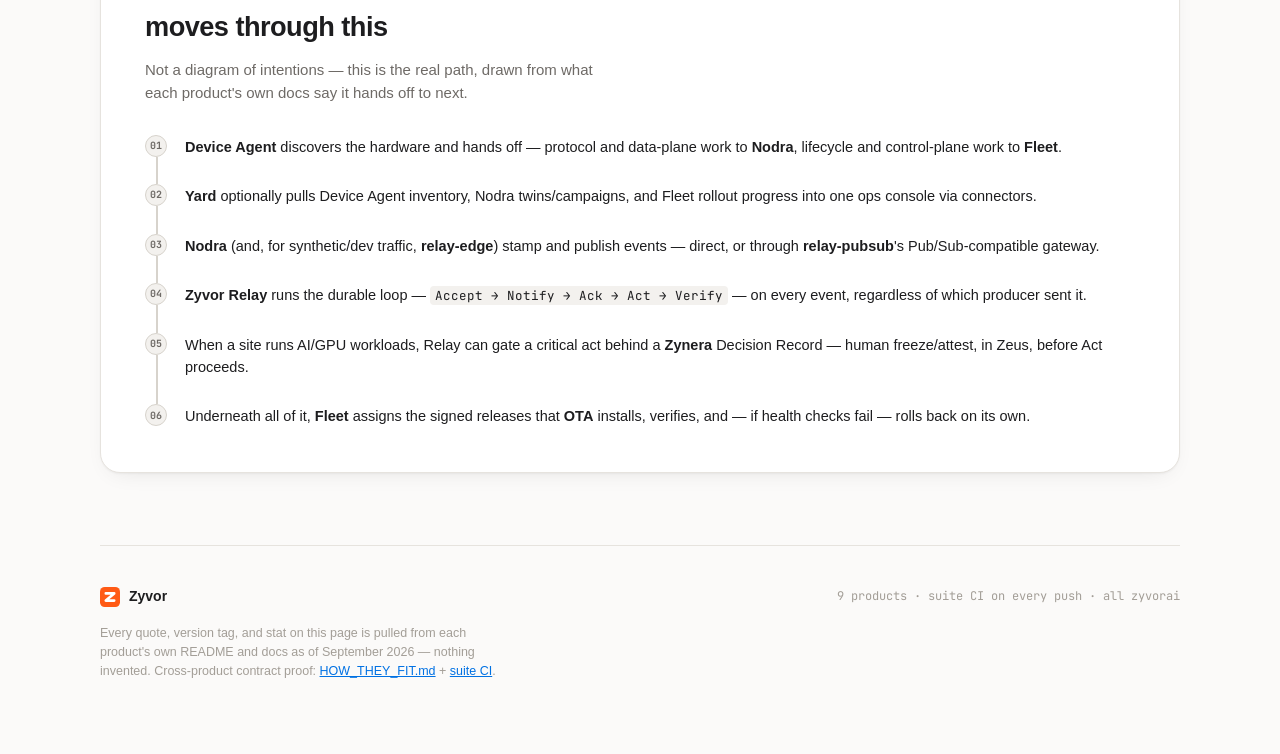
==== commit 03ed5fe7: "Pages: add Yard, suite CI banner, and nine-product stack map. Surface HOW_THEY_FIT + suite-ci on the" ====
--- a/index.html
+++ b/index.html
@@ -4,14 +4,14 @@
 <meta charset="utf-8">
 <meta name="viewport" content="width=device-width, initial-scale=1, viewport-fit=cover">
 <title>The Zyvor Edge Stack</title>
-<meta name="description" content="Eight open Zyvor edge products, one stack: Device Agent, Nodra, Fleet, OTA, relay-edge, relay-pubsub, Zyvor Relay, and Zynera. Real quotes, versions, and diagrams from each product's own docs.">
+<meta name="description" content="Nine Zyvor edge products, one stack: Device Agent, Nodra, Fleet, OTA, Yard, relay-edge, relay-pubsub, Zyvor Relay, and Zynera — plus suite CI that proves how they talk. Real quotes from each product's own docs.">
 <meta property="og:title" content="The Zyvor Edge Stack">
-<meta property="og:description" content="Infrastructure that doesn't stop when the connection does. Eight open Zyvor edge products, one stack.">
+<meta property="og:description" content="Infrastructure that doesn't stop when the connection does. Nine Zyvor edge products, one stack — plus suite CI.">
 <meta property="og:type" content="website">
 <meta property="og:url" content="https://zyvorai.github.io/edge-stack/">
 <meta name="twitter:card" content="summary">
 <meta name="twitter:title" content="The Zyvor Edge Stack">
-<meta name="twitter:description" content="Eight open Zyvor edge products, one stack — from the hardware in the rack to the AI brain in the cluster.">
+<meta name="twitter:description" content="Nine Zyvor edge products, one stack — hardware to ops console to Relay — with suite CI that proves the contracts.">
 <link rel="icon" href="data:image/svg+xml,%3Csvg xmlns='http://www.w3.org/2000/svg' viewBox='0 0 64 64'%3E%3Crect width='64' height='64' rx='15' fill='%23ff5a15'/%3E%3Cpath d='M18.5,20.5 45.5,20.5 18.5,43.5 45.5,43.5' fill='none' stroke='%23fff' stroke-width='8.3' stroke-linecap='round' stroke-linejoin='round'/%3E%3C/svg%3E">
 <meta name="color-scheme" content="light dark">
 <link rel="preconnect" href="https://fonts.googleapis.com">
@@ -80,6 +80,21 @@
   .topnav a:hover{color:var(--ink)}
   @media (max-width:640px){ .topnav{display:none} }
 
+  .suite-banner{
+    margin: 0 auto 8px; max-width:1080px;
+    display:flex; flex-wrap:wrap; align-items:center; justify-content:space-between; gap:12px 20px;
+    padding:14px 18px; border-radius:var(--radius-md);
+    background:color-mix(in srgb, var(--blue) 8%, var(--surface));
+    border:1px solid color-mix(in srgb, var(--blue) 28%, var(--line));
+  }
+  .suite-banner p{margin:0; font-size:14px; color:var(--ink-mut); max-width:62ch}
+  .suite-banner a.btn{
+    display:inline-flex; align-items:center; gap:8px; text-decoration:none;
+    font-size:13px; font-weight:600; color:#fff; background:var(--blue);
+    padding:8px 14px; border-radius:100px; white-space:nowrap;
+  }
+  .suite-banner a.btn:hover{filter:brightness(1.06)}
+  .suite-banner a.link{font-size:13px; font-weight:600; color:var(--blue-ink); text-decoration:none; margin-right:14px}
   /* ---------- hero ---------- */
   .hero{padding-block:64px 40px}
   .eyebrow{
@@ -114,7 +129,7 @@
   .map{padding-block:8px 56px}
   .map-title{font-size:12px; font-weight:600; letter-spacing:.08em; text-transform:uppercase; color:var(--ink-faint); margin-bottom:16px}
   .map-row{
-    display:grid; grid-template-columns:repeat(8,1fr); gap:6px;
+    display:grid; grid-template-columns:repeat(auto-fit,minmax(88px,1fr)); gap:6px;
   }
   .map-cell{
     background:var(--surface-2); border:1px solid var(--line); border-radius:var(--radius-sm);
@@ -222,21 +237,31 @@
     </div>
     <nav class="topnav">
       <a href="#map">The stack</a>
+      <a href="#yard">Yard</a>
       <a href="#flow">How it fits</a>
-      <a href="#relay">Core loop</a>
+      <a href="https://github.com/zyvorai/edge-stack/blob/main/docs/HOW_THEY_FIT.md">Suite docs</a>
+      <a href="https://github.com/zyvorai/edge-stack/actions/workflows/suite-ci.yml">Suite CI</a>
     </nav>
   </div>
 </div>
 
+<div class="suite-banner">
+  <p><b style="color:var(--ink)">Suite CI is green.</b> Hermetic contract smoke proves Device Agent → Yard, Nodra → Yard, Fleet → Yard, and relay-pubsub backends — so you can see how the stack works together without reading six repos.</p>
+  <div>
+    <a class="link" href="https://github.com/zyvorai/edge-stack/blob/main/docs/HOW_THEY_FIT.md">How they fit →</a>
+    <a class="btn" href="https://github.com/zyvorai/edge-stack/actions/workflows/suite-ci.yml">View suite CI</a>
+  </div>
+</div>
+
 <section class="wrap hero">
   <div class="wrap-narrow" style="max-width:640px">
-    <span class="eyebrow"><span class="dot"></span>8 products &middot; open source &middot; one stack</span>
+    <span class="eyebrow"><span class="dot"></span>9 products &middot; open source &middot; suite CI</span>
     <h1 class="headline">Infrastructure that doesn't stop when the <em>connection</em> does.</h1>
-    <p class="sub">Eight Zyvor products, each built for a site that has to keep running on its own — from the hardware in the rack to the AI brain in the cluster. This is how they fit together.</p>
+    <p class="sub">Nine Zyvor products for sites that keep running on their own — from the hardware in the rack through <b>Yard</b> (ops console) to the Relay reliability loop. This page is how they fit together.</p>
   </div>
   <div class="hero-stats">
-    <div class="stat"><b>8</b><span>products in the stack</span></div>
-    <div class="stat"><b>8</b><span>now all under the zyvorai org</span></div>
+    <div class="stat"><b>9</b><span>products in the stack</span></div>
+    <div class="stat"><b>21</b><span>suite-ci contract checks</span></div>
     <div class="stat"><b>0</b><span>cloud dependency to keep a site running</span></div>
     <div class="stat"><b>A&rarr;N&rarr;A&rarr;A&rarr;V</b><span>the durable loop every event ends in</span></div>
   </div>
@@ -249,10 +274,11 @@
     <a class="map-cell" href="#nodra"><span class="n">02</span><span class="t">Nodra</span></a>
     <a class="map-cell" href="#fleet"><span class="n">03</span><span class="t">Fleet</span></a>
     <a class="map-cell" href="#ota"><span class="n">04</span><span class="t">OTA</span></a>
-    <a class="map-cell" href="#relay-edge"><span class="n">05</span><span class="t">relay-edge</span></a>
-    <a class="map-cell" href="#relay-pubsub"><span class="n">06</span><span class="t">relay-pubsub</span></a>
-    <a class="map-cell" href="#relay"><span class="n">07</span><span class="t">Zyvor Relay</span></a>
-    <a class="map-cell" href="#zynera"><span class="n">08</span><span class="t">Zynera</span></a>
+    <a class="map-cell" href="#yard"><span class="n">05</span><span class="t">Yard</span></a>
+    <a class="map-cell" href="#relay-edge"><span class="n">06</span><span class="t">relay-edge</span></a>
+    <a class="map-cell" href="#relay-pubsub"><span class="n">07</span><span class="t">relay-pubsub</span></a>
+    <a class="map-cell" href="#relay"><span class="n">08</span><span class="t">Zyvor Relay</span></a>
+    <a class="map-cell" href="#zynera"><span class="n">09</span><span class="t">Zynera</span></a>
   </div>
 </section>
 
@@ -351,7 +377,7 @@
           <li>Local <span class="mono">MQTT</span>/<span class="mono">HTTP</span> ingress in front of a durable, WAL-backed store-and-forward buffer</li>
           <li>Device twins and edge-app reconciliation, offline-first by design &mdash; not offline-tolerant</li>
           <li>Publishes a direct, named comparison against Node-RED, EMQX/HiveMQ Edge, AWS Greengrass, and Azure IoT Edge in its own docs</li>
-          <li>Honest about limits: v0.2 is single-writer by design, HA is roadmap not shipped &mdash; CI runs multi-hour soak tests on a real lab host</li>
+          <li>Honest about limits: file mode is single-writer; Postgres mode has multi-writer delivery/DLQ HA. Staged OTA canary campaigns + outbound MQTT QoS2 are shipped</li>
         </ul>
       </div>
     </div>
@@ -447,12 +473,43 @@
     </div>
   </article>
 
-  <!-- 05 relay-edge -->
+
+  <!-- 05 Yard -->
+  <article class="product" id="yard">
+    <div class="product-inner">
+      <div class="p-head">
+        <div class="p-id">
+          <span class="p-num">05</span>
+          <svg class="p-mark" viewBox="0 0 64 64" role="img" aria-label="Zyvor"><rect width="64" height="64" rx="15" fill="#0071e3"/><path d="M18.5,20.5 45.5,20.5 18.5,43.5 45.5,43.5" fill="none" stroke="#fff" stroke-width="8.3" stroke-linecap="round" stroke-linejoin="round"/></svg>
+          <div>
+            <div class="p-name">Yard</div>
+            <div class="p-role">Ops console &mdash; assets, incidents, connectors</div>
+          </div>
+        </div>
+        <div class="p-badges">
+          <span class="badge ver">open</span>
+          <span class="badge">zyvorai/yard</span>
+          <span class="badge">Go &middot; React</span>
+        </div>
+      </div>
+      <p class="p-quote">&ldquo;Open asset and operations platform &mdash; devices, sites, telemetry, incidents, and work orders. Zyvor connectors are optional. Yard runs alone.&rdquo;</p>
+      <div class="p-body" style="grid-template-columns:1fr">
+        <ul class="p-list" style="display:grid; grid-template-columns:1fr 1fr; gap:12px 24px">
+          <li>Optional connectors pull <b>Device Agent</b>, <b>Nodra</b>, <b>Fleet</b>, and <b>OTA</b> into one console without owning their planes</li>
+          <li>Actions: <span class="mono">inventory.refresh</span>, <span class="mono">telemetry.receive</span>, <span class="mono">desired.progress</span>, <span class="mono">campaign.list</span></li>
+          <li>HTTP ingest for inventory/observations; severity policies and work-order checklists for day-2 ops</li>
+          <li>Cross-product contracts proven by this repo&rsquo;s <a href="https://github.com/zyvorai/edge-stack/actions/workflows/suite-ci.yml">suite CI</a></li>
+        </ul>
+      </div>
+    </div>
+  </article>
+
+  <!-- 06 relay-edge -->
   <article class="product" id="relay-edge">
     <div class="product-inner">
       <div class="p-head">
         <div class="p-id">
-          <span class="p-num">05</span>
+          <span class="p-num">06</span>
           <svg class="p-mark" viewBox="0 0 64 64" role="img" aria-label="Zyvor"><rect width="64" height="64" rx="15" fill="#ff5a15"/><path d="M18.5,20.5 45.5,20.5 18.5,43.5 45.5,43.5" fill="none" stroke="#fff" stroke-width="8.3" stroke-linecap="round" stroke-linejoin="round"/></svg>
           <div>
             <div class="p-name">relay-edge</div>
@@ -486,7 +543,7 @@
     <div class="product-inner">
       <div class="p-head">
         <div class="p-id">
-          <span class="p-num">06</span>
+          <span class="p-num">07</span>
           <svg class="p-mark" viewBox="0 0 64 64" role="img" aria-label="Zyvor"><rect width="64" height="64" rx="15" fill="#0071e3"/><path d="M18.5,20.5 45.5,20.5 18.5,43.5 45.5,43.5" fill="none" stroke="#fff" stroke-width="8.3" stroke-linecap="round" stroke-linejoin="round"/></svg>
           <div>
             <div class="p-name">relay-pubsub</div>
@@ -516,7 +573,7 @@
     <div class="product-inner">
       <div class="p-head">
         <div class="p-id">
-          <span class="p-num">07</span>
+          <span class="p-num">08</span>
           <svg class="p-mark" viewBox="0 0 64 64" role="img" aria-label="Zyvor"><rect width="64" height="64" rx="15" fill="#ff5a15"/><path d="M18.5,20.5 45.5,20.5 18.5,43.5 45.5,43.5" fill="none" stroke="#fff" stroke-width="8.3" stroke-linecap="round" stroke-linejoin="round"/></svg>
           <div>
             <div class="p-name">Zyvor Relay</div>
@@ -551,7 +608,7 @@
     <div class="product-inner">
       <div class="p-head">
         <div class="p-id">
-          <span class="p-num">08</span>
+          <span class="p-num">09</span>
           <svg class="p-mark" viewBox="0 0 64 64" role="img" aria-label="Zyvor"><rect width="64" height="64" rx="15" fill="#0071e3"/><path d="M18.5,20.5 45.5,20.5 18.5,43.5 45.5,43.5" fill="none" stroke="#fff" stroke-width="8.3" stroke-linecap="round" stroke-linejoin="round"/></svg>
           <div>
             <div class="p-name">Zynera</div>
@@ -591,18 +648,22 @@
       </div>
       <div class="flow-step">
         <div class="flow-dot">02</div>
-        <div class="flow-text"><b>Nodra</b> (and, for synthetic/dev traffic, <b>relay-edge</b>) stamp and publish events &mdash; direct, or through <b>relay-pubsub</b>'s Pub/Sub-compatible gateway.</div>
+        <div class="flow-text"><b>Yard</b> optionally pulls Device Agent inventory, Nodra twins/campaigns, and Fleet rollout progress into one ops console via connectors.</div>
       </div>
       <div class="flow-step">
         <div class="flow-dot">03</div>
-        <div class="flow-text"><b>Zyvor Relay</b> runs the durable loop &mdash; <span class="mono">Accept &rarr; Notify &rarr; Ack &rarr; Act &rarr; Verify</span> &mdash; on every event, regardless of which producer sent it.</div>
+        <div class="flow-text"><b>Nodra</b> (and, for synthetic/dev traffic, <b>relay-edge</b>) stamp and publish events &mdash; direct, or through <b>relay-pubsub</b>'s Pub/Sub-compatible gateway.</div>
       </div>
       <div class="flow-step">
         <div class="flow-dot">04</div>
-        <div class="flow-text">When a site runs AI/GPU workloads, Relay can gate a critical act behind a <b>Zynera</b> Decision Record &mdash; human freeze/attest, in Zeus, before Act proceeds.</div>
+        <div class="flow-text"><b>Zyvor Relay</b> runs the durable loop &mdash; <span class="mono">Accept &rarr; Notify &rarr; Ack &rarr; Act &rarr; Verify</span> &mdash; on every event, regardless of which producer sent it.</div>
       </div>
       <div class="flow-step">
         <div class="flow-dot">05</div>
+        <div class="flow-text">When a site runs AI/GPU workloads, Relay can gate a critical act behind a <b>Zynera</b> Decision Record &mdash; human freeze/attest, in Zeus, before Act proceeds.</div>
+      </div>
+      <div class="flow-step">
+        <div class="flow-dot">06</div>
         <div class="flow-text">Underneath all of it, <b>Fleet</b> assigns the signed releases that <b>OTA</b> installs, verifies, and &mdash; if health checks fail &mdash; rolls back on its own.</div>
       </div>
     </div>
@@ -615,9 +676,9 @@
       <svg viewBox="0 0 64 64" role="img" aria-label="Zyvor"><rect width="64" height="64" rx="15" fill="#ff5a15"/><path d="M18.5,20.5 45.5,20.5 18.5,43.5 45.5,43.5" fill="none" stroke="#fff" stroke-width="8.3" stroke-linecap="round" stroke-linejoin="round"/></svg>
       <span>Zyvor</span>
     </div>
-    <span class="mono" style="font-size:12px; color:var(--ink-faint)">8 products &middot; 6 public, 2 private &middot; all zyvorai</span>
+    <span class="mono" style="font-size:12px; color:var(--ink-faint)">9 products &middot; suite CI on every push &middot; all zyvorai</span>
   </div>
-  <p class="foot-note">Every quote, version tag, and stat on this page is pulled directly from each product's own README and docs as of September 2026 &mdash; nothing here is invented. Diagrams are the products' own, inlined as-is.</p>
+  <p class="foot-note">Every quote, version tag, and stat on this page is pulled from each product's own README and docs as of September 2026 &mdash; nothing invented. Cross-product contract proof: <a href="https://github.com/zyvorai/edge-stack/blob/main/docs/HOW_THEY_FIT.md">HOW_THEY_FIT.md</a> + <a href="https://github.com/zyvorai/edge-stack/actions/workflows/suite-ci.yml">suite CI</a>.</p>
 </footer>
 
 <script>
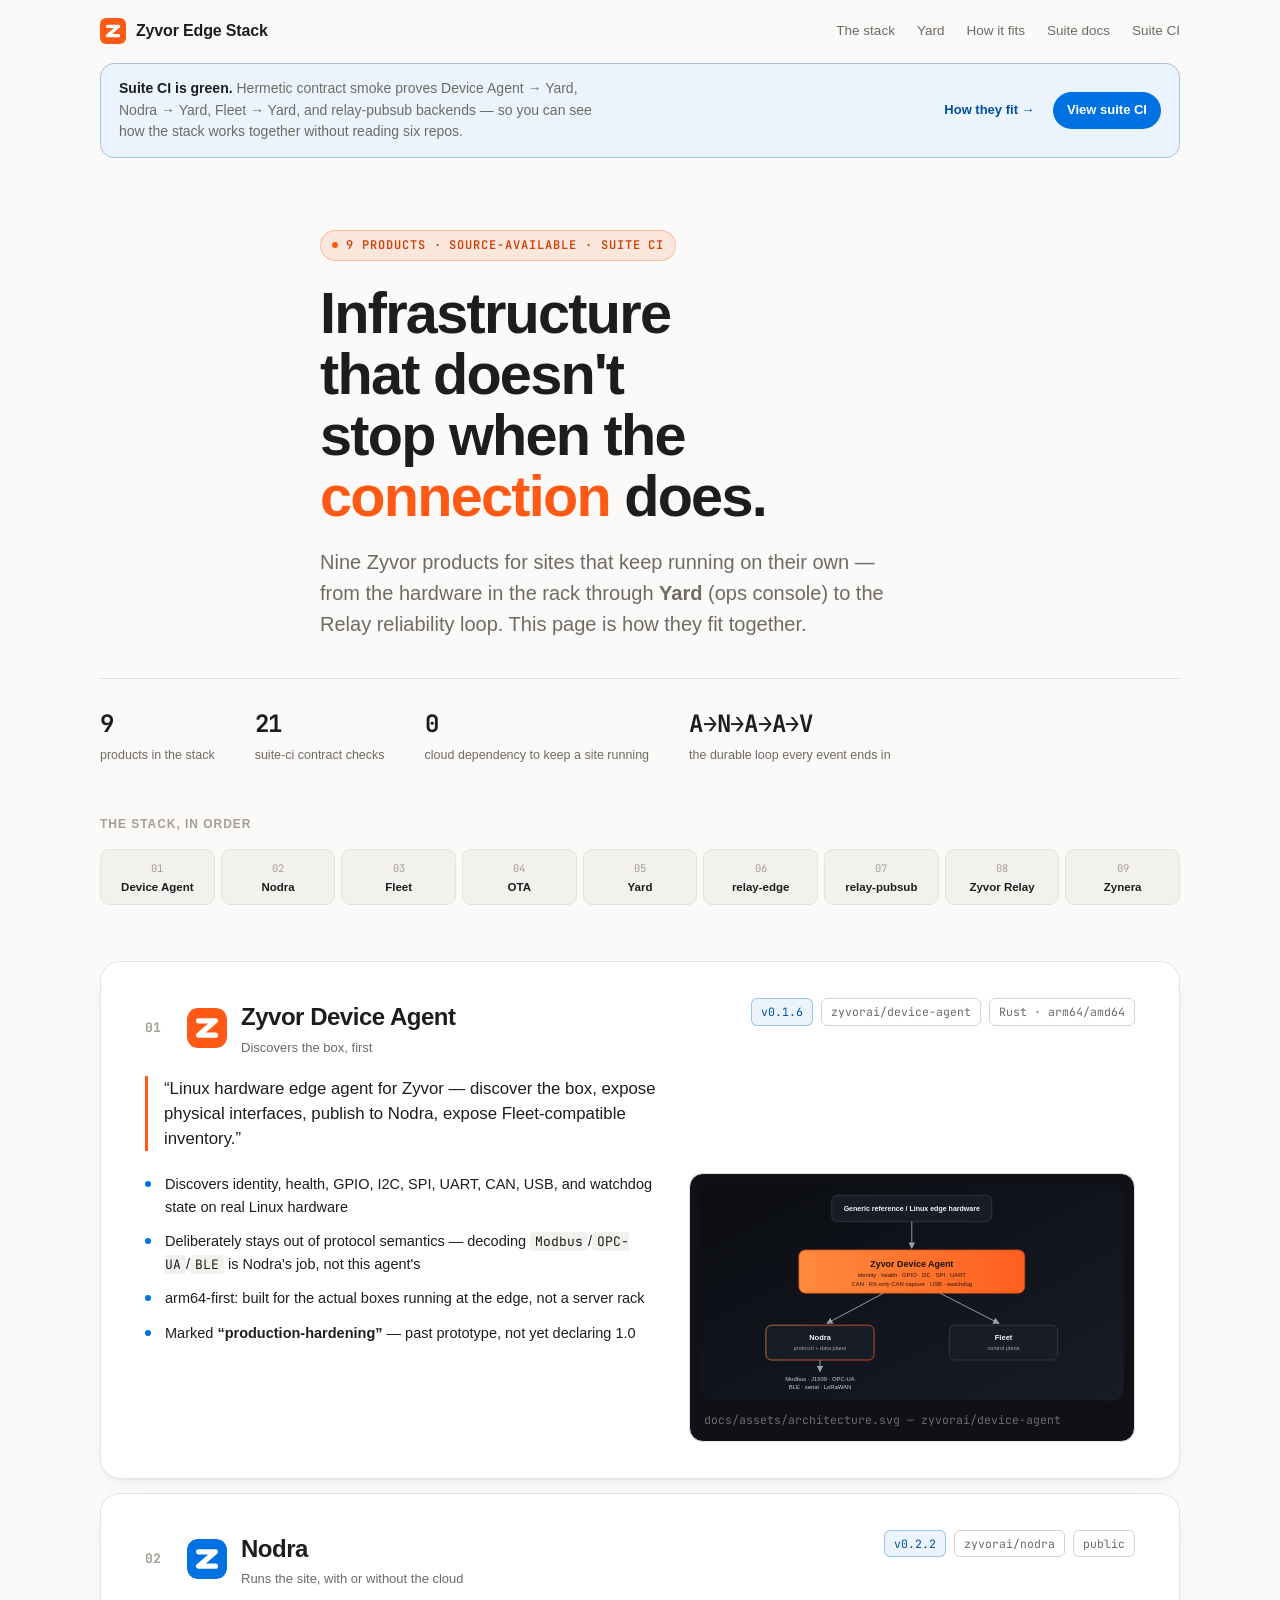
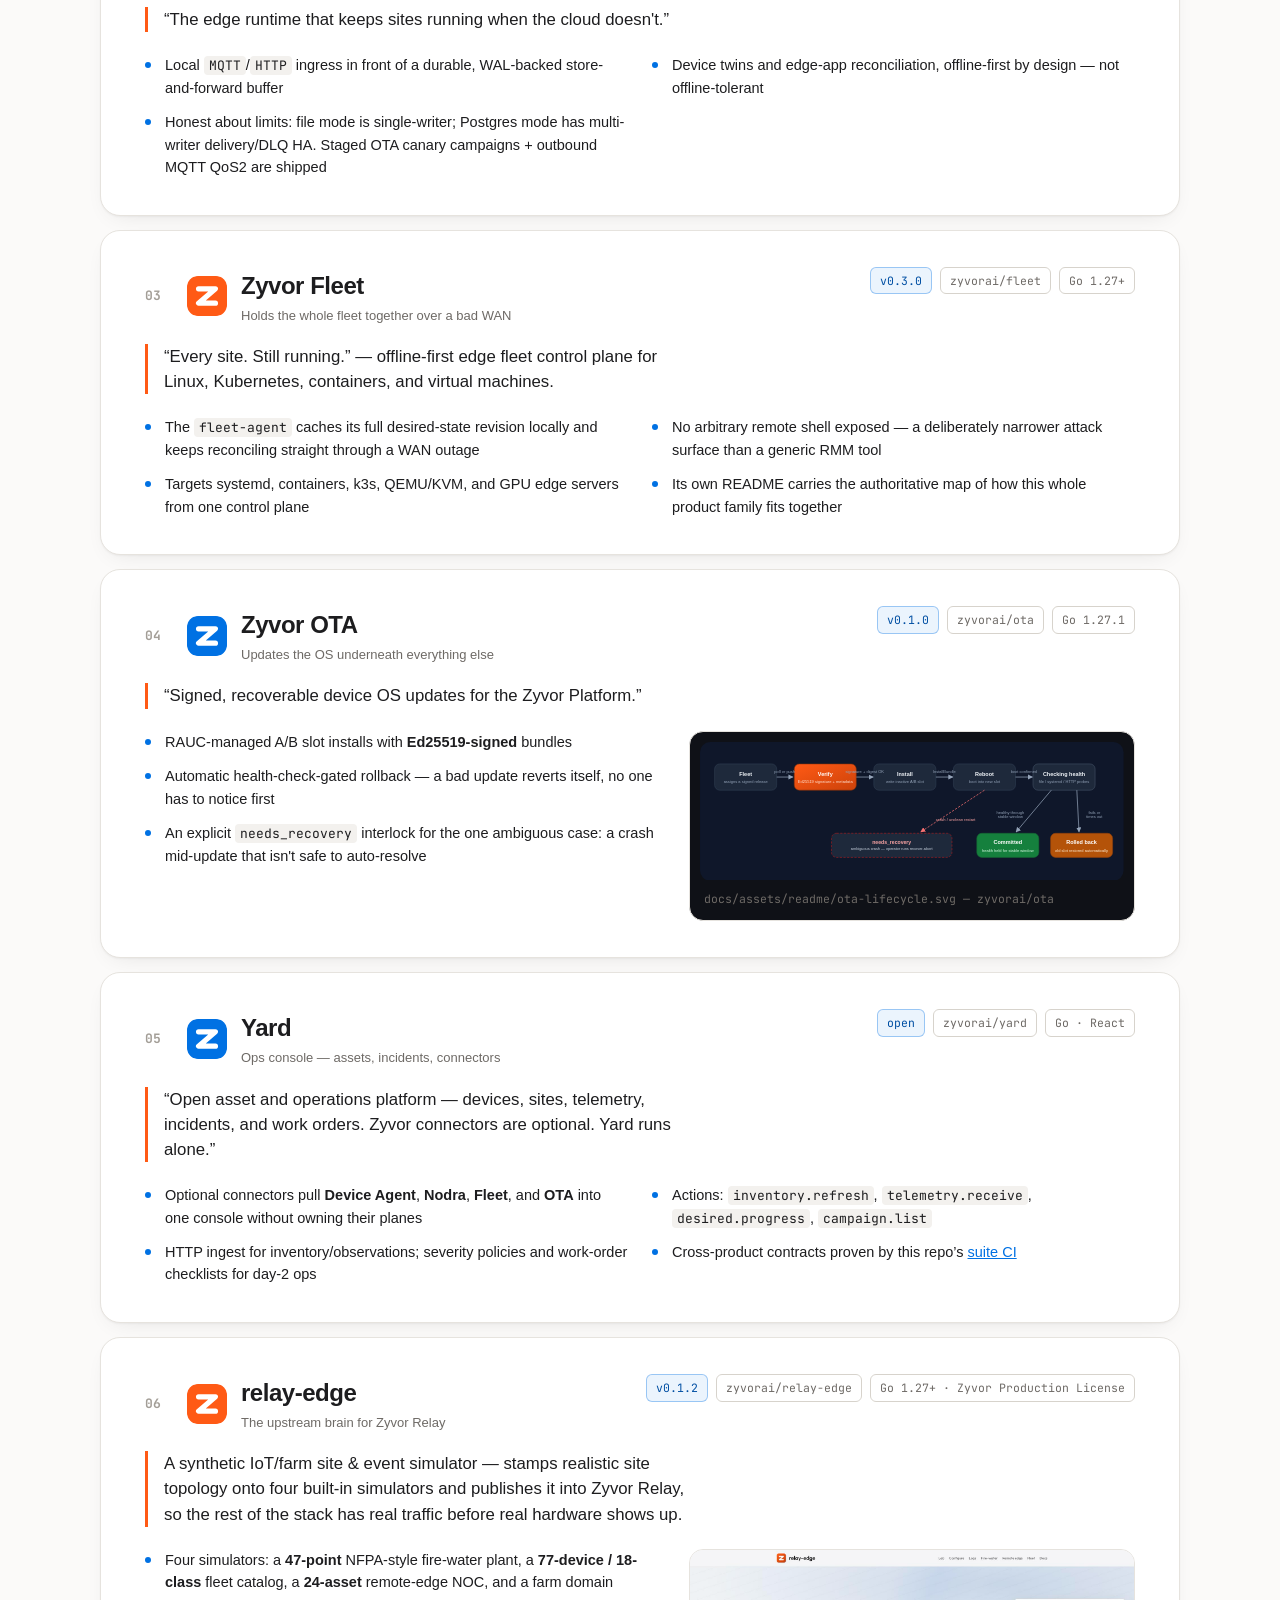
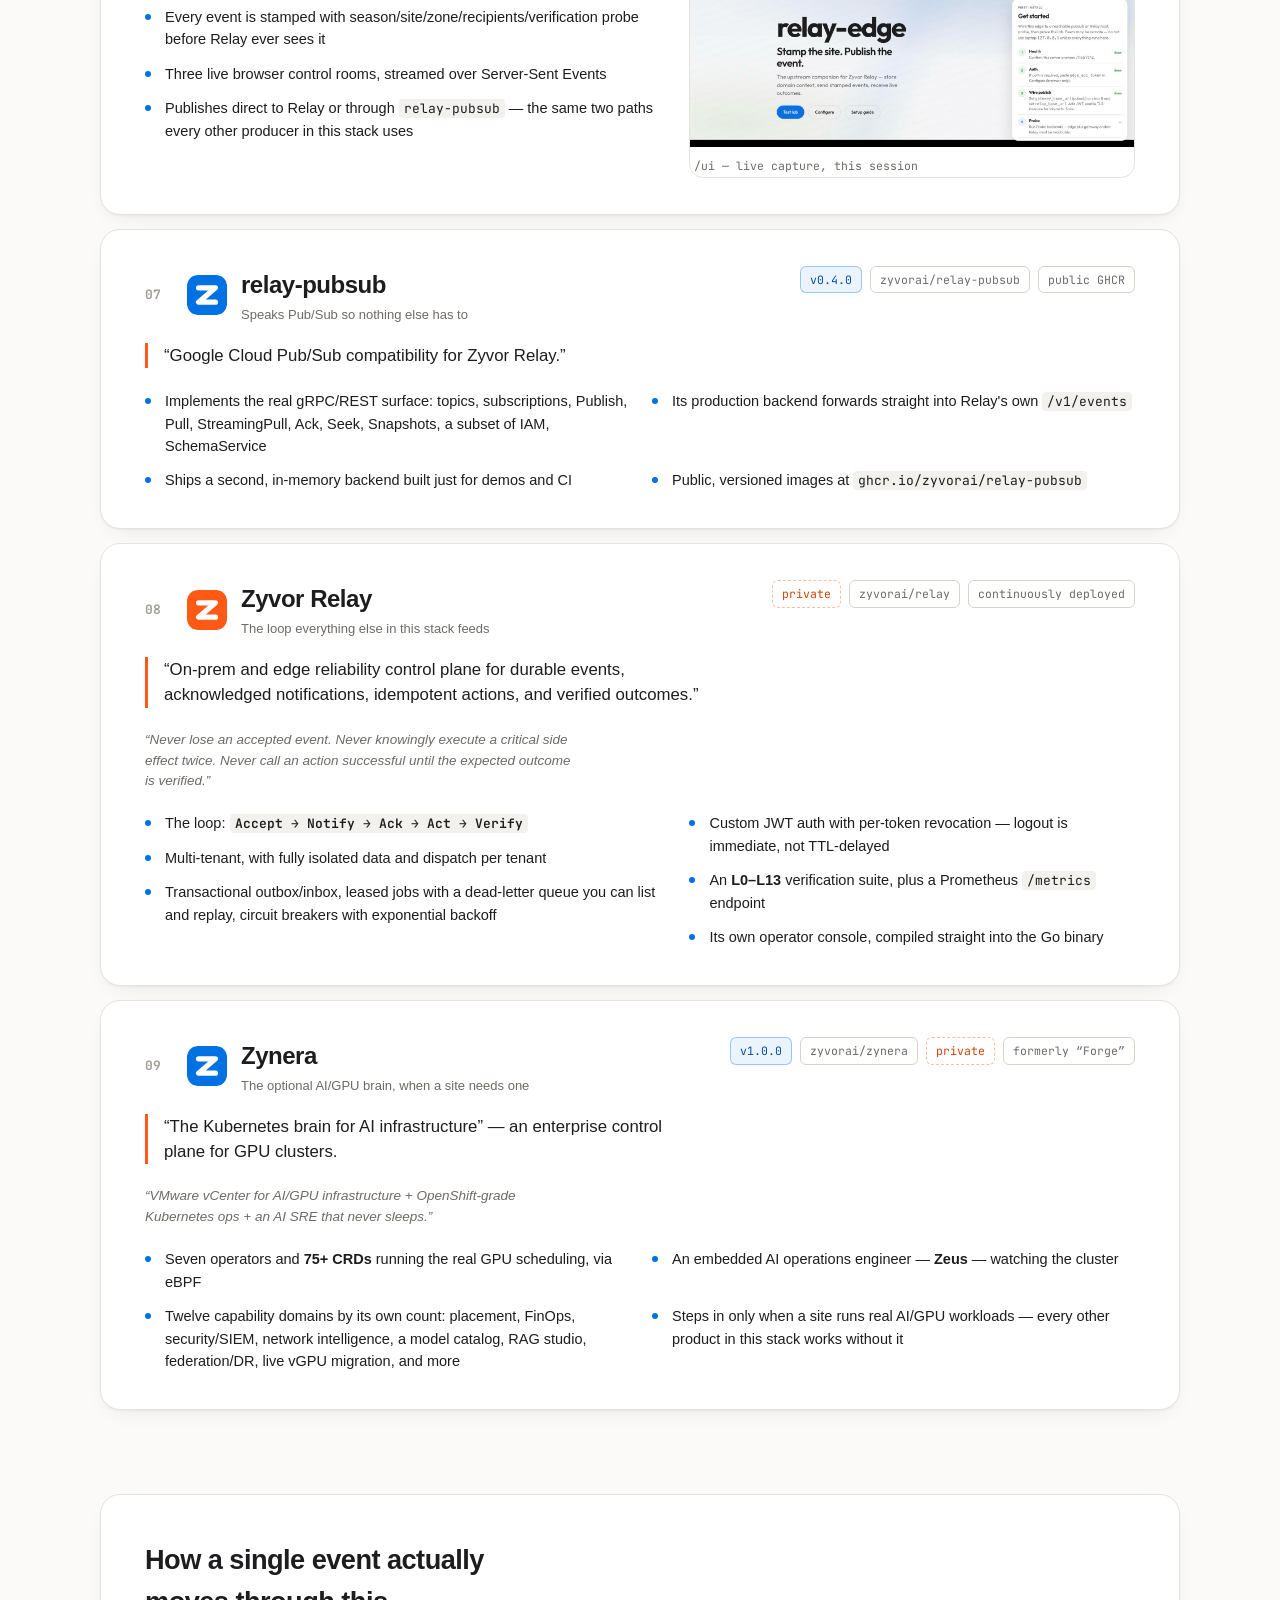
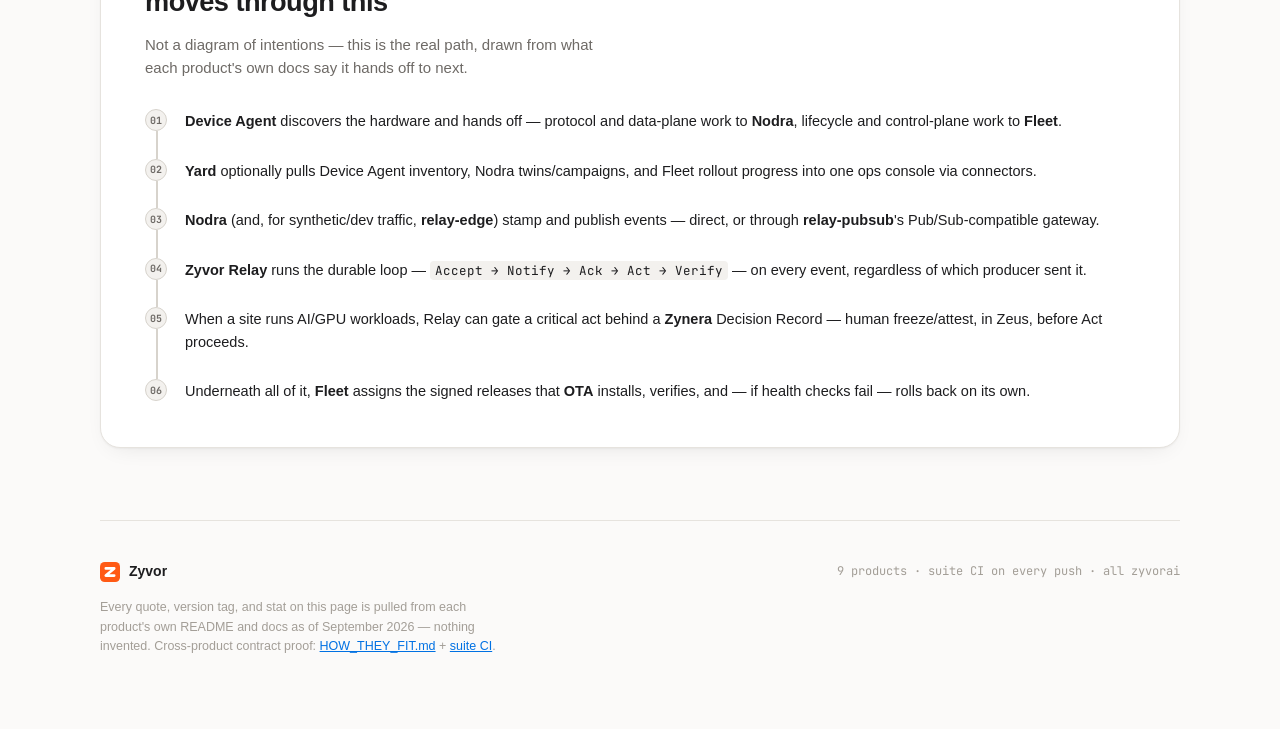
==== commit 312bc1d5: "Zyvor edge-stack Licensed under the Zyvor Production License v1.0. A commercial license is required " ====
--- a/index.html
+++ b/index.html
@@ -255,7 +255,7 @@
 
 <section class="wrap hero">
   <div class="wrap-narrow" style="max-width:640px">
-    <span class="eyebrow"><span class="dot"></span>9 products &middot; open source &middot; suite CI</span>
+    <span class="eyebrow"><span class="dot"></span>9 products &middot; source-available &middot; suite CI</span>
     <h1 class="headline">Infrastructure that doesn't stop when the <em>connection</em> does.</h1>
     <p class="sub">Nine Zyvor products for sites that keep running on their own — from the hardware in the rack through <b>Yard</b> (ops console) to the Relay reliability loop. This page is how they fit together.</p>
   </div>
@@ -371,12 +371,11 @@
           <span class="badge">public</span>
         </div>
       </div>
-      <p class="p-quote">&ldquo;The open edge runtime that keeps sites running when the cloud doesn't.&rdquo;</p>
+      <p class="p-quote">&ldquo;The edge runtime that keeps sites running when the cloud doesn't.&rdquo;</p>
       <div class="p-body" style="grid-template-columns:1fr">
         <ul class="p-list" style="display:grid; grid-template-columns:1fr 1fr; gap:12px 24px">
           <li>Local <span class="mono">MQTT</span>/<span class="mono">HTTP</span> ingress in front of a durable, WAL-backed store-and-forward buffer</li>
           <li>Device twins and edge-app reconciliation, offline-first by design &mdash; not offline-tolerant</li>
-          <li>Publishes a direct, named comparison against Node-RED, EMQX/HiveMQ Edge, AWS Greengrass, and Azure IoT Edge in its own docs</li>
           <li>Honest about limits: file mode is single-writer; Postgres mode has multi-writer delivery/DLQ HA. Staged OTA canary campaigns + outbound MQTT QoS2 are shipped</li>
         </ul>
       </div>
@@ -437,7 +436,6 @@
           <li>RAUC-managed A/B slot installs with <b>Ed25519-signed</b> bundles</li>
           <li>Automatic health-check-gated rollback &mdash; a bad update reverts itself, no one has to notice first</li>
           <li>An explicit <span class="mono">needs_recovery</span> interlock for the one ambiguous case: a crash mid-update that isn't safe to auto-resolve</li>
-          <li>Names its own comparison set in its docs: Mender, SWUpdate, balena</li>
         </ul>
         <div class="p-visual diagram">
           <svg viewBox="0 0 1160 380" role="img" aria-label="Fleet assigns a signed release; the agent verifies it, installs to the inactive A/B slot, reboots, checks health, then either commits or rolls back automatically. A crash at an ambiguous point instead leaves the job needing operator recovery.">
@@ -519,7 +517,7 @@
         <div class="p-badges">
           <span class="badge ver">v0.1.2</span>
           <span class="badge">zyvorai/relay-edge</span>
-          <span class="badge">Go 1.27+ &middot; Apache-2.0</span>
+          <span class="badge">Go 1.27+ &middot; Zyvor Production License</span>
         </div>
       </div>
       <p class="p-quote">A synthetic IoT/farm site &amp; event simulator &mdash; stamps realistic site topology onto four built-in simulators and publishes it into Zyvor Relay, so the rest of the stack has real traffic before real hardware shows up.</p>
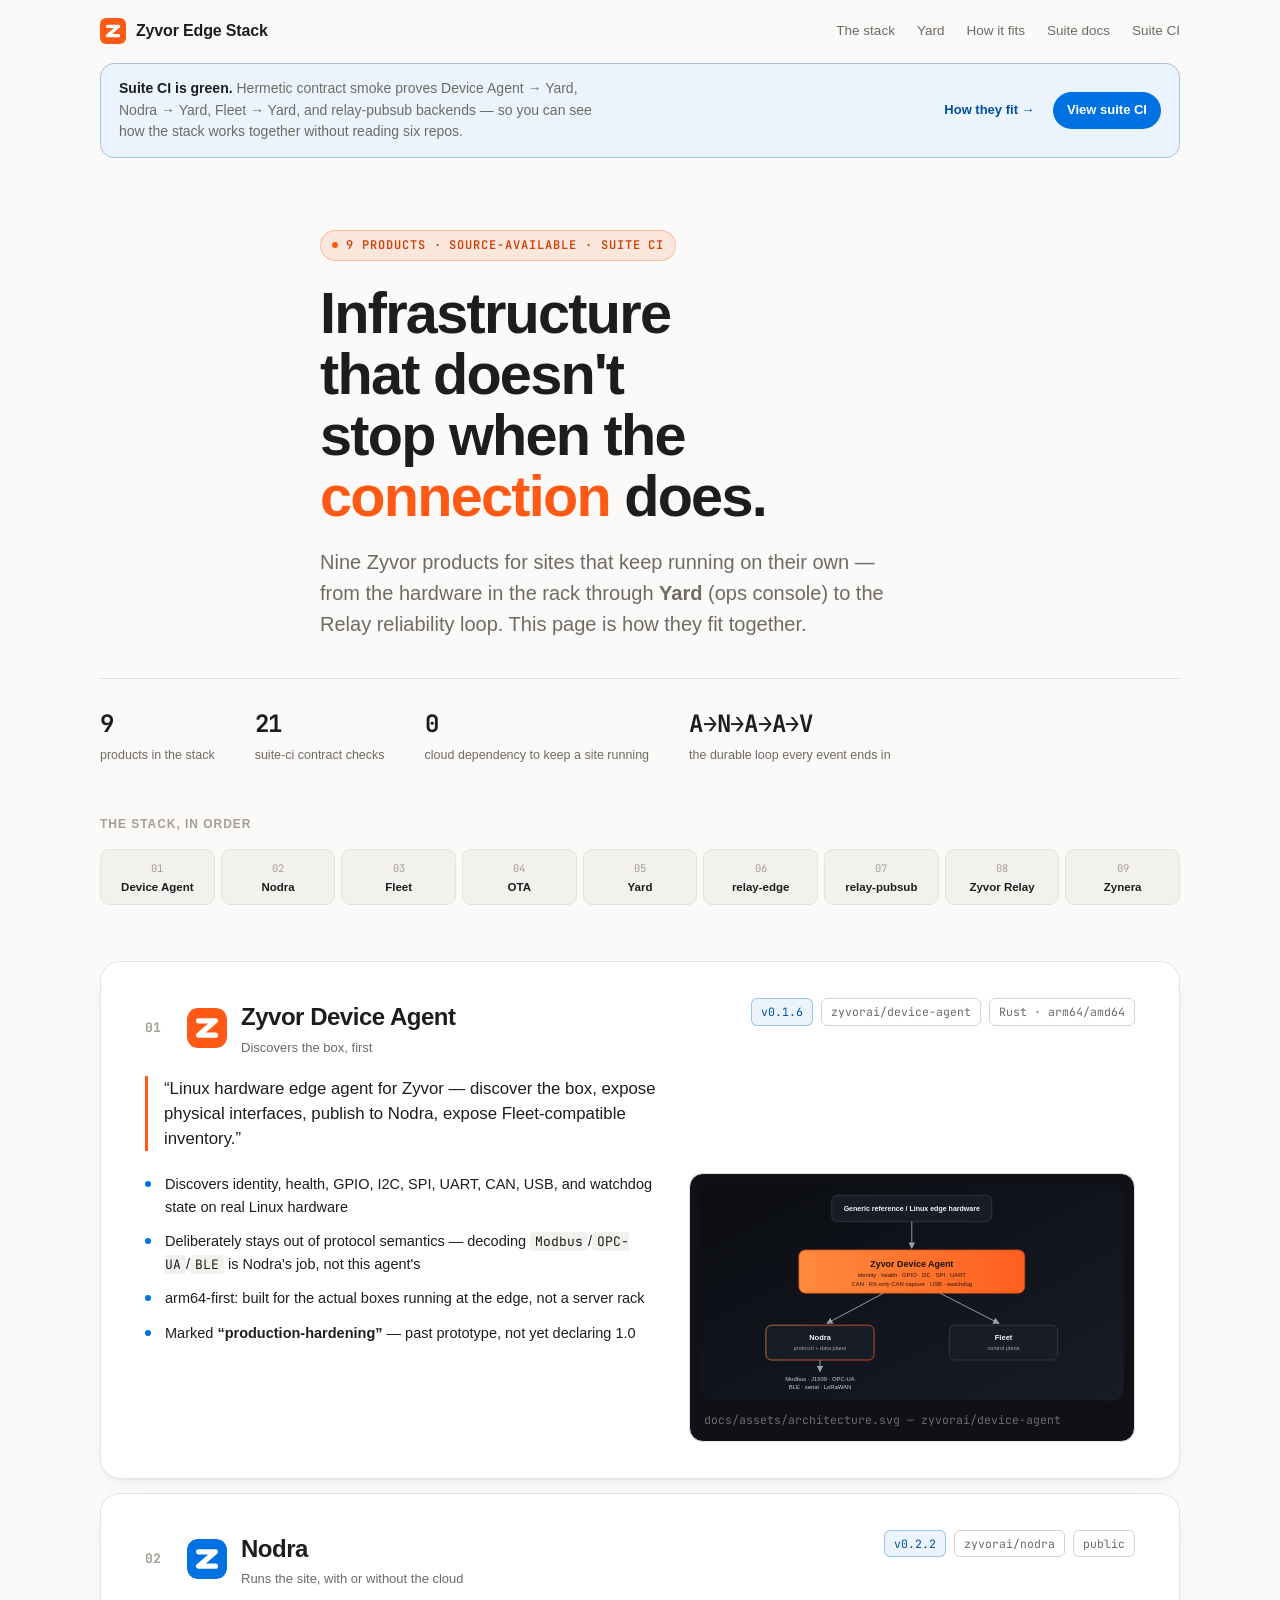
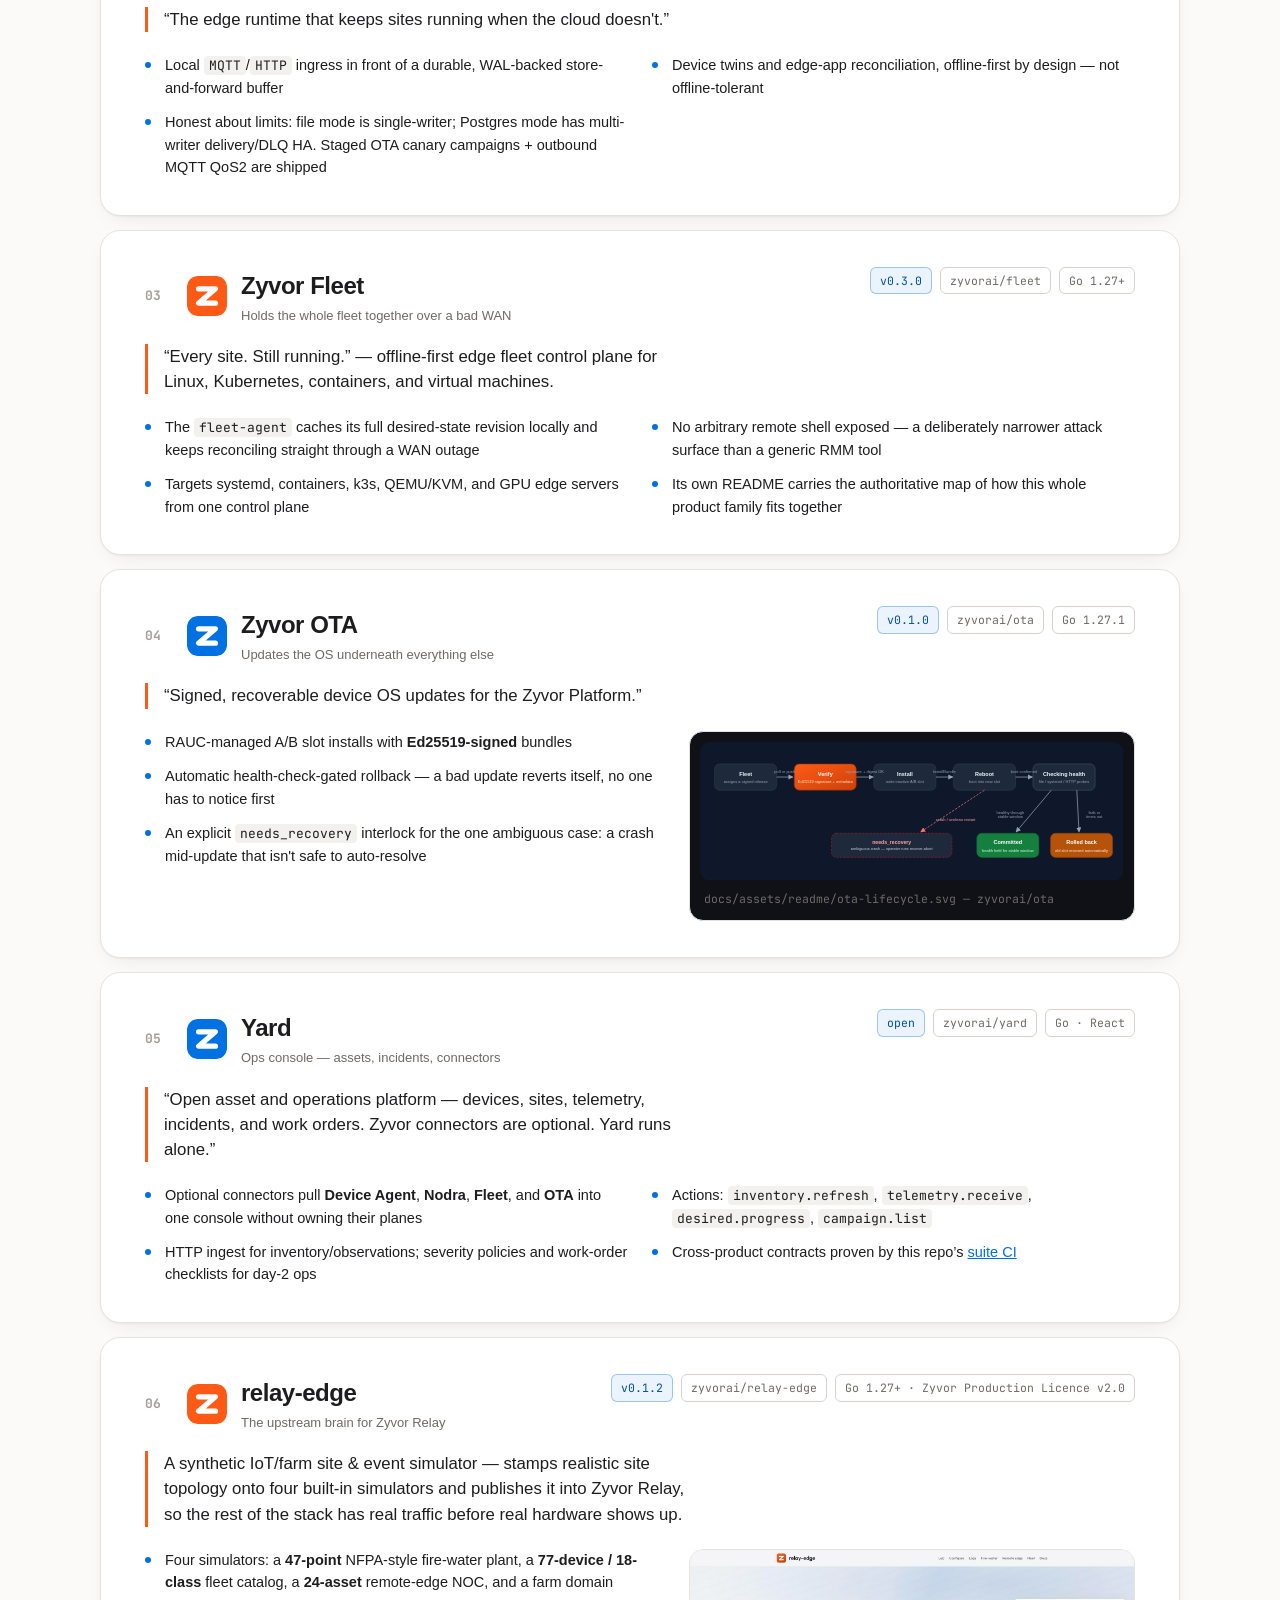
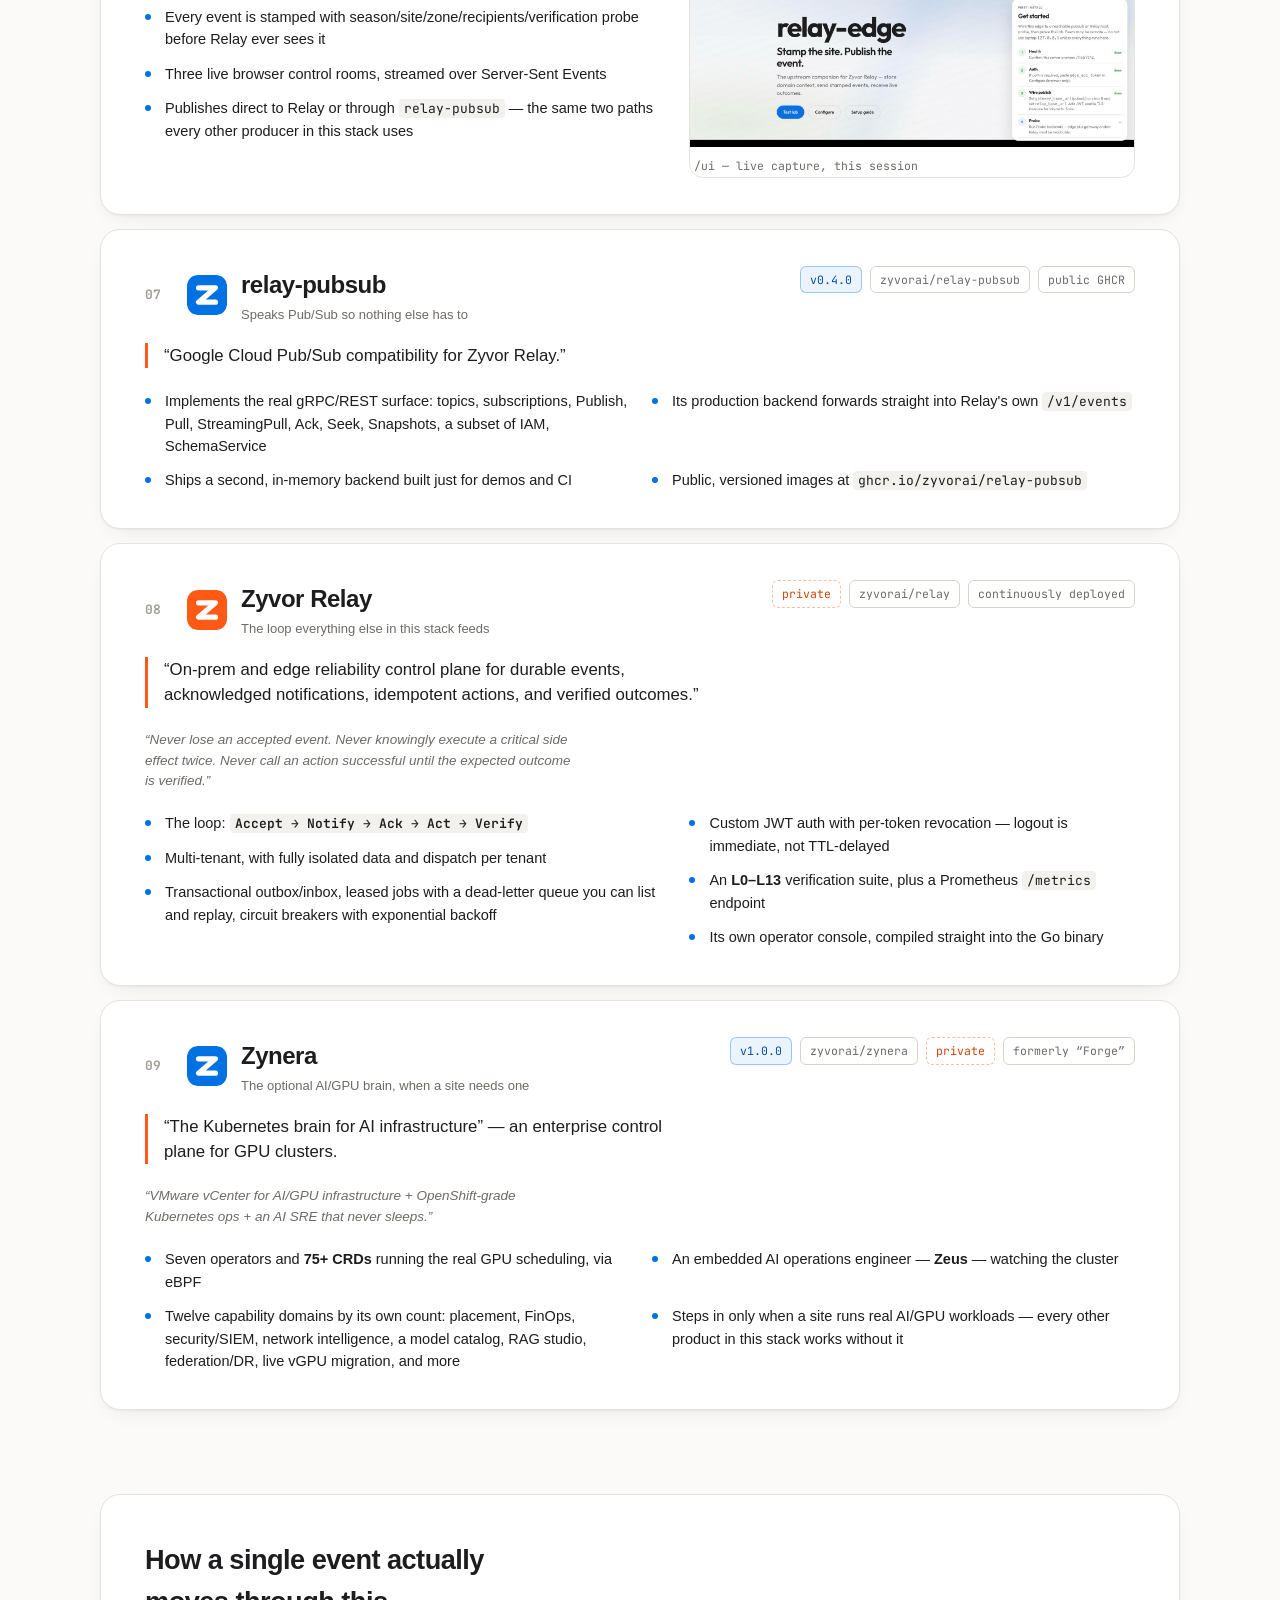
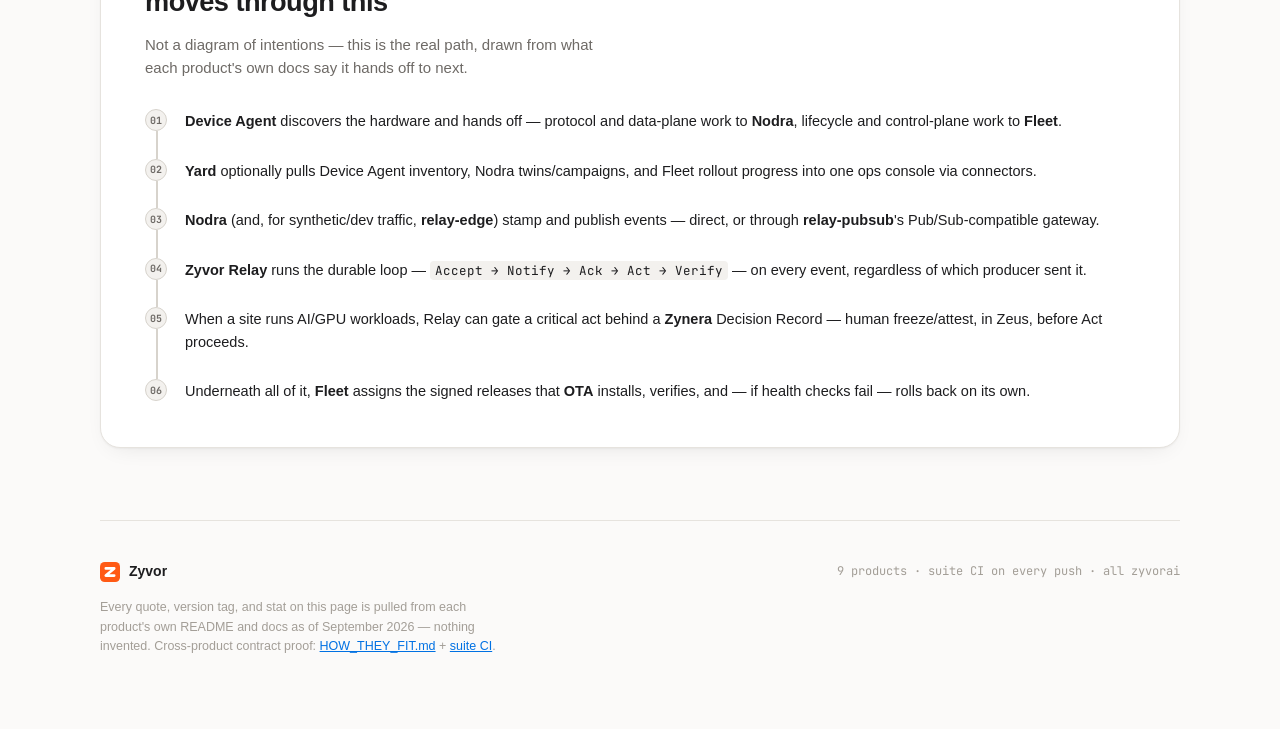
==== commit 1227bc45: "Licence: Zyvor Production Licence v2.0 Replace the Zyvor Production License v1.0 text with the Zyvor" ====
--- a/index.html
+++ b/index.html
@@ -517,7 +517,7 @@
         <div class="p-badges">
           <span class="badge ver">v0.1.2</span>
           <span class="badge">zyvorai/relay-edge</span>
-          <span class="badge">Go 1.27+ &middot; Zyvor Production License</span>
+          <span class="badge">Go 1.27+ &middot; Zyvor Production Licence v2.0</span>
         </div>
       </div>
       <p class="p-quote">A synthetic IoT/farm site &amp; event simulator &mdash; stamps realistic site topology onto four built-in simulators and publishes it into Zyvor Relay, so the rest of the stack has real traffic before real hardware shows up.</p>
